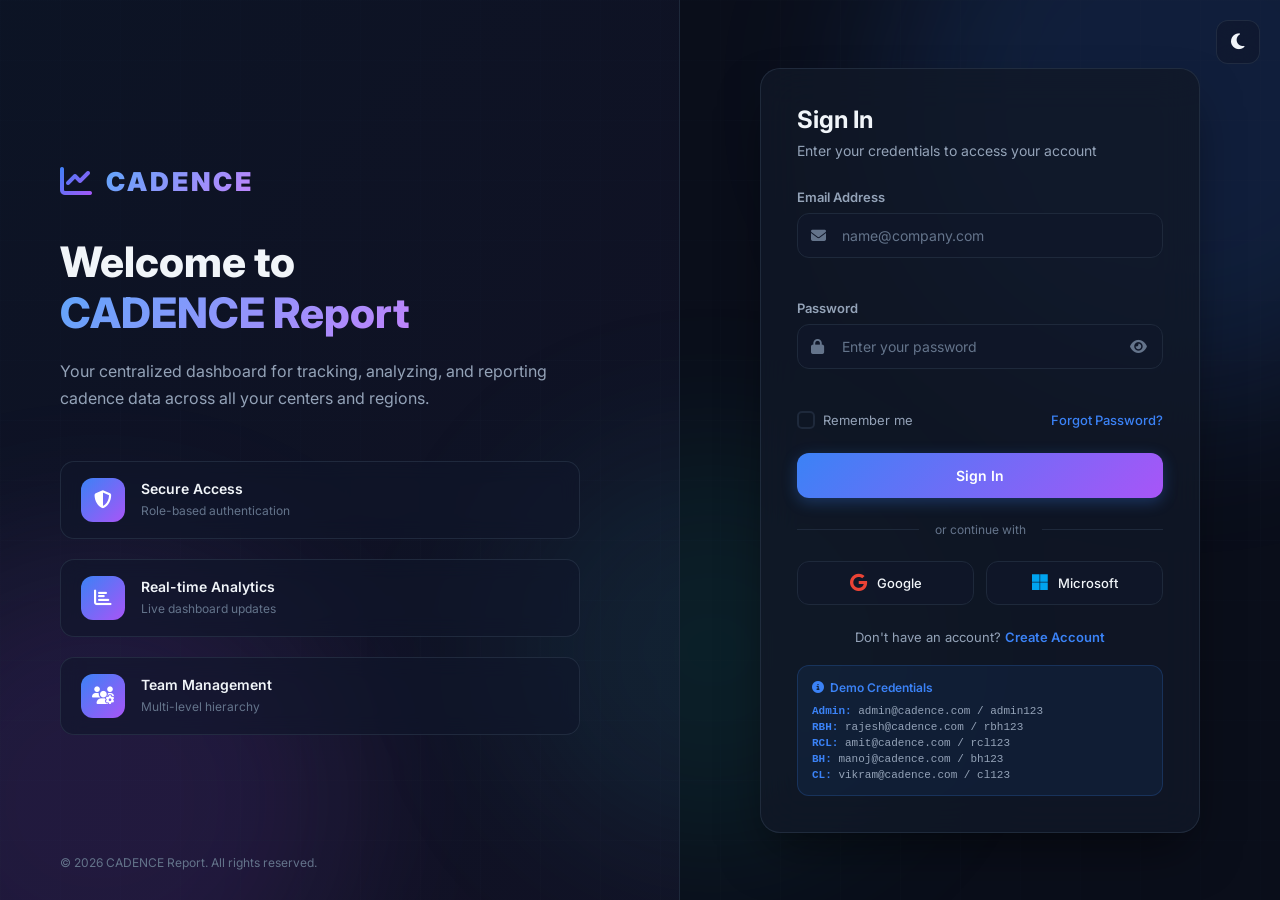
==== counselling-form.html @ 736a1f4f "update" ====
<!DOCTYPE html>
<html lang="en">
<head>
    <meta charset="UTF-8">
    <meta name="viewport" content="width=device-width, initial-scale=1.0">
    <title>CADENCE - Counselling Cadence</title>

    <!-- Fonts & Icons -->
    <link href="https://fonts.googleapis.com/css2?family=Inter:wght@300;400;500;600;700;800&display=swap" rel="stylesheet">
    <link rel="stylesheet" href="https://cdnjs.cloudflare.com/ajax/libs/font-awesome/6.5.1/css/all.min.css">

    <link rel="stylesheet" href="style.css">
    <link rel="stylesheet" href="login.css">
    <style>
        /* ===== COUNSELLING FORM SPECIFIC STYLES ===== */
        .form-page {
            display: flex;
            min-height: 100vh;
            background: var(--bg-primary);
        }

        .form-main {
            flex: 1;
            margin-left: 260px;
            padding: 30px 35px;
            transition: var(--transition);
            max-width: 900px;
        }

        .form-container {
            background: var(--bg-card);
            border-radius: var(--radius-lg);
            border: 1px solid var(--border-color);
            padding: 32px 36px;
        }

        .form-container h1 {
            font-size: 1.5rem;
            font-weight: 700;
            color: var(--text-primary);
            margin-bottom: 6px;
        }

        .form-container .subtitle {
            color: var(--text-muted);
            font-size: 0.9rem;
            margin-bottom: 28px;
        }

        .form-type-selector {
            display: flex;
            gap: 16px;
            margin-bottom: 30px;
            padding-bottom: 24px;
            border-bottom: 1px solid var(--border-color);
        }

        .form-type-option {
            flex: 1;
            padding: 20px;
            border: 2px solid var(--border-color);
            border-radius: var(--radius-md);
            cursor: pointer;
            text-align: center;
            transition: var(--transition);
            background: var(--bg-primary);
        }

        .form-type-option:hover {
            border-color: var(--accent-blue);
            background: rgba(59,130,246,0.05);
        }

        .form-type-option.selected {
            border-color: var(--accent-blue);
            background: rgba(59,130,246,0.1);
        }

        .form-type-option i {
            font-size: 1.8rem;
            color: var(--accent-blue);
            margin-bottom: 10px;
        }

        .form-type-option h3 {
            font-size: 1rem;
            font-weight: 600;
            color: var(--text-primary);
        }

        .form-type-option p {
            font-size: 0.8rem;
            color: var(--text-muted);
            margin-top: 4px;
        }

        .form-section {
            display: none;
        }

        .form-section.active {
            display: block;
        }

        .form-grid {
            display: grid;
            grid-template-columns: repeat(2, 1fr);
            gap: 18px;
        }

        .form-grid .full-width {
            grid-column: 1 / -1;
        }

        .form-group {
            display: flex;
            flex-direction: column;
            gap: 6px;
        }

        .form-group label {
            font-size: 0.82rem;
            font-weight: 600;
            color: var(--text-secondary);
            display: flex;
            align-items: center;
            gap: 6px;
        }

        .form-group label .required {
            color: var(--accent-red);
        }

        .form-group label i {
            color: var(--accent-blue);
            font-size: 0.8rem;
        }

        .form-group input,
        .form-group select,
        .form-group textarea {
            background: var(--bg-input);
            color: var(--text-primary);
            border: 1px solid var(--border-color);
            border-radius: var(--radius-sm);
            padding: 10px 12px;
            font-size: 0.85rem;
            font-family: inherit;
            transition: var(--transition);
        }

        .form-group input:focus,
        .form-group select:focus,
        .form-group textarea:focus {
            outline: none;
            border-color: var(--accent-blue);
            box-shadow: 0 0 0 3px rgba(59,130,246,0.12);
        }

        .form-group textarea {
            min-height: 90px;
            resize: vertical;
        }

        .form-group input[type="date"] {
            min-height: 42px;
        }

        .form-group .prefilled-label {
            padding: 10px 12px;
            background: rgba(59,130,246,0.08);
            border: 1px solid rgba(59,130,246,0.2);
            border-radius: var(--radius-sm);
            font-size: 0.85rem;
            color: var(--accent-blue);
            display: flex;
            align-items: center;
            gap: 8px;
        }

        .form-group .prefilled-label i {
            font-size: 0.75rem;
        }

        .form-actions {
            margin-top: 30px;
            padding-top: 24px;
            border-top: 1px solid var(--border-color);
            display: flex;
            justify-content: flex-end;
            gap: 14px;
        }

        .btn-submit {
            padding: 12px 32px;
            border: none;
            border-radius: var(--radius-sm);
            font-size: 0.9rem;
            font-weight: 600;
            cursor: pointer;
            transition: var(--transition);
            background: linear-gradient(135deg, var(--accent-blue), var(--accent-purple));
            color: white;
            display: flex;
            align-items: center;
            gap: 8px;
        }

        .btn-submit:hover {
            transform: translateY(-1px);
            box-shadow: 0 4px 14px rgba(59,130,246,0.35);
        }

        .btn-submit:disabled {
            opacity: 0.5;
            cursor: not-allowed;
            transform: none;
            box-shadow: none;
        }

        .btn-cancel {
            padding: 12px 24px;
            border: 1px solid var(--border-color);
            border-radius: var(--radius-sm);
            font-size: 0.9rem;
            font-weight: 500;
            cursor: pointer;
            transition: var(--transition);
            background: transparent;
            color: var(--text-muted);
        }

        .btn-cancel:hover {
            background: var(--bg-primary);
            color: var(--text-primary);
        }

        .submit-success {
            display: none;
            text-align: center;
            padding: 40px 20px;
        }

        .submit-success.show {
            display: block;
        }

        .submit-success i {
            font-size: 3.5rem;
            color: #22c55e;
            margin-bottom: 16px;
        }

        .submit-success h2 {
            font-size: 1.4rem;
            color: var(--text-primary);
            margin-bottom: 8px;
        }

        .submit-success p {
            color: var(--text-muted);
            margin-bottom: 24px;
        }

        .form-error {
            color: var(--accent-red);
            font-size: 0.8rem;
            margin-top: 4px;
            display: none;
        }

        .form-error.show {
            display: block;
        }

        .btn-loader {
            display: none;
        }

        .btn-submit.loading .btn-text { display: none; }
        .btn-submit.loading .btn-loader { display: inline; }

        @media (max-width: 768px) {
            .form-main {
                margin-left: 0;
                padding: 20px 16px;
            }
            .form-container { padding: 20px; }
            .form-grid { grid-template-columns: 1fr; }
            .form-type-selector { flex-direction: column; }
        }

        /* Toast styles (reuse from dashboard) */
        .toast-container {
            position: fixed;
            top: 24px;
            right: 24px;
            z-index: 9999;
            display: flex;
            flex-direction: column;
            gap: 10px;
        }

        .toast {
            padding: 14px 20px;
            border-radius: var(--radius-sm);
            color: white;
            font-size: 0.85rem;
            font-weight: 500;
            display: flex;
            align-items: center;
            gap: 10px;
            animation: slideInRight 0.3s ease;
            box-shadow: 0 4px 12px rgba(0,0,0,0.2);
        }

        .toast.success { background: #22c55e; }
        .toast.error { background: #ef4444; }
        .toast.info { background: #3b82f6; }

        @keyframes slideInRight {
            from { transform: translateX(100%); opacity: 0; }
            to { transform: translateX(0); opacity: 1; }
        }
    </style>
</head>
<body>
<div class="form-page">
    <!-- ========== SIDEBAR (same as dashboard) ========== -->
    <aside class="sidebar" id="sidebar">
        <div class="sidebar-header">
            <div class="logo">
                <i class="fas fa-chart-line"></i>
                <span>CADENCE</span>
            </div>
            <button class="sidebar-toggle" id="sidebarToggle">
                <i class="fas fa-bars"></i>
            </button>
        </div>
        <nav class="sidebar-nav">
            <ul>
                <li>
                    <a href="index.html">
                        <i class="fas fa-home"></i>
                        <span>Dashboard</span>
                    </a>
                </li>
                <li class="active">
                    <a href="counselling-form.html">
                        <i class="fas fa-clipboard-list"></i>
                        <span>Counselling Cadence</span>
                    </a>
                </li>
                <li>
                    <a href="settings.html">
                        <i class="fas fa-cog"></i>
                        <span>Settings</span>
                    </a>
                </li>
            </ul>
        </nav>
        <div class="sidebar-footer">
            <div class="user-info">
                <div class="user-avatar" id="sidebarAvatar"><i class="fas fa-user"></i></div>
                <div class="user-details">
                    <span class="user-name" id="sidebarUserName">User</span>
                    <span class="user-role" id="sidebarUserRole">Loading...</span>
                </div>
            </div>
            <button class="logout-btn" id="logoutBtn" title="Sign Out">
                <i class="fas fa-sign-out-alt"></i>
            </button>
        </div>
    </aside>

    <!-- ========== MAIN CONTENT ========== -->
    <main class="form-main" id="mainContent">
        <div class="form-container" id="formContainer">
            <h1><i class="fas fa-clipboard-list" style="color:var(--accent-blue);margin-right:10px;"></i>Counselling Cadence</h1>
            <p class="subtitle">This form is intended for recording the day-to-day details of 1-on-1 sessions, and audits.</p>

            <!-- ===== TYPE SELECTOR ===== -->
            <div class="form-type-selector">
                <div class="form-type-option" data-type="1-1 & Training" onclick="selectFormType('1-1 & Training')">
                    <i class="fas fa-handshake"></i>
                    <h3>1-1 &amp; Training</h3>
                    <p>Record one-on-one sessions and team meetings</p>
                </div>
                <div class="form-type-option" data-type="Audits" onclick="selectFormType('Audits')">
                    <i class="fas fa-search"></i>
                    <h3>Audits</h3>
                    <p>Record audit details and scores</p>
                </div>
            </div>

            <!-- ===== 1-1 & TRAINING SECTION ===== -->
            <div class="form-section" id="section11">
                <form id="form11" onsubmit="return false;">
                    <div class="form-grid">
                        <div class="form-group">
                            <label><i class="fas fa-globe"></i> Region <span class="required">*</span></label>
                            <select id="meetingRegion" required>
                                <option value="">Select Region</option>
                            </select>
                        </div>
                        <div class="form-group">
                            <label><i class="fas fa-store"></i> Center <span class="required">*</span></label>
                            <select id="meetingCenter" required>
                                <option value="">Select Center</option>
                            </select>
                        </div>
                        <div class="form-group">
                            <label><i class="fas fa-calendar"></i> Meeting Date <span class="required">*</span></label>
                            <input type="date" id="meetingDate" required>
                        </div>
                        <div class="form-group">
                            <label><i class="fas fa-users"></i> Meeting Type <span class="required">*</span></label>
                            <select id="meetingType" required>
                                <option value="">Select Type</option>
                                <option value="One on One">One on One</option>
                                <option value="Team Meet">Team Meet</option>
                            </select>
                        </div>
                        <div class="form-group full-width">
                            <label><i class="fas fa-envelope"></i> Meeting Attendees (Email IDs comma separated)</label>
                            <input type="text" id="meetingAttendees" placeholder="email1@pw.live, email2@pw.live">
                        </div>
                        <div class="form-group full-width">
                            <label><i class="fas fa-file-alt"></i> Discussion Summary / MOM <span class="required">*</span></label>
                            <textarea id="meetingSummary" placeholder="Enter meeting summary..." required></textarea>
                        </div>
                        <div class="form-group full-width">
                            <label><i class="fas fa-link"></i> Recording Link</label>
                            <input type="url" id="meetingRecording" placeholder="https://drive.google.com/...">
                        </div>
                    </div>
                </form>
            </div>

            <!-- ===== AUDITS SECTION ===== -->
            <div class="form-section" id="sectionAudit">
                <form id="formAudit" onsubmit="return false;">
                    <div class="form-grid">
                        <div class="form-group">
                            <label><i class="fas fa-globe"></i> Region <span class="required">*</span></label>
                            <select id="auditRegion" required>
                                <option value="">Select Region</option>
                            </select>
                        </div>
                        <div class="form-group">
                            <label><i class="fas fa-store"></i> Center <span class="required">*</span></label>
                            <select id="auditCenter" required>
                                <option value="">Select Center</option>
                            </select>
                        </div>
                        <div class="form-group">
                            <label><i class="fas fa-calendar"></i> Audit Date <span class="required">*</span></label>
                            <input type="date" id="auditDate" required>
                        </div>
                        <div class="form-group">
                            <label><i class="fas fa-link"></i> Lead Link</label>
                            <input type="url" id="auditLeadLink" placeholder="https://...">
                        </div>
                        <div class="form-group full-width">
                            <label><i class="fas fa-envelope"></i> Counsellor Email ID <span class="required">*</span></label>
                            <input type="email" id="auditCounsellor" required placeholder="counsellor@pw.live">
                        </div>
                        <div class="form-group full-width">
                            <label><i class="fas fa-comment"></i> Audit Remarks (With Time Stamp) <span class="required">*</span></label>
                            <textarea id="auditRemarks" placeholder="Enter audit remarks with timestamp..." required></textarea>
                        </div>
                        <div class="form-group">
                            <label><i class="fas fa-star"></i> Audit Score <span class="required">*</span></label>
                            <select id="auditScore" required>
                                <option value="">Select Score</option>
                                <option value="Good">Good</option>
                                <option value="Average">Average</option>
                                <option value="Below Average">Below Average</option>
                            </select>
                        </div>
                    </div>
                </form>
            </div>

            <!-- ===== FORM ACTIONS ===== -->
            <div class="form-actions" id="formActions">
                <button class="btn-cancel" onclick="resetForm()">
                    <i class="fas fa-undo"></i> Reset
                </button>
                <button class="btn-submit" id="submitBtn" onclick="submitForm()" disabled>
                    <span class="btn-text"><i class="fas fa-paper-plane"></i> Submit</span>
                    <span class="btn-loader"><i class="fas fa-spinner fa-spin"></i> Submitting...</span>
                </button>
            </div>

            <!-- ===== SUCCESS ===== -->
            <div class="submit-success" id="submitSuccess">
                <i class="fas fa-check-circle"></i>
                <h2>Response Submitted!</h2>
                <p>Thank you! Your counselling cadence response has been recorded.</p>
                <button class="btn-submit" onclick="resetForm()" style="margin:0 auto;">
                    <i class="fas fa-plus"></i> Submit Another Response
                </button>
            </div>

            <div class="form-error" id="formError"></div>
        </div>
    </main>
</div>

<!-- Toast container -->
<div class="toast-container" id="toastContainer"></div>

<!-- Scripts -->
<script src="users.js"></script>
<script src="counselling-form.js"></script>
</body>
</html>
---- style.css ----
/* ============================================
   CADENCE REPORT - STYLE SHEET
   Modern Dark Dashboard Theme
   ============================================ */

/* ---------- CSS VARIABLES ---------- */
:root {
    --bg-primary: #0f172a;
    --bg-secondary: #1e293b;
    --bg-card: #1e293b;
    --bg-card-hover: #253347;
    --bg-input: #0f172a;

    --text-primary: #f1f5f9;
    --text-secondary: #94a3b8;
    --text-muted: #64748b;

    --accent-blue: #3b82f6;
    --accent-blue-hover: #2563eb;
    --accent-green: #22c55e;
    --accent-green-hover: #16a34a;
    --accent-orange: #f59e0b;
    --accent-orange-hover: #d97706;
    --accent-red: #ef4444;
    --accent-red-hover: #dc2626;
    --accent-purple: #a855f7;
    --accent-purple-hover: #9333ea;
    --accent-teal: #14b8a6;
    --accent-teal-hover: #0d9488;

    --border-color: #334155;
    --border-light: #1e293b;

    --topbar-height: 64px;

    --shadow-sm: 0 1px 3px rgba(0,0,0,0.3);
    --shadow-md: 0 4px 12px rgba(0,0,0,0.4);
    --shadow-lg: 0 10px 30px rgba(0,0,0,0.5);

    --radius-sm: 6px;
    --radius-md: 10px;
    --radius-lg: 16px;
    --radius-full: 50%;

    --transition: all 0.3s cubic-bezier(0.4, 0, 0.2, 1);
}

/* ---------- RESET & BASE ---------- */
*, *::before, *::after {
    margin: 0;
    padding: 0;
    box-sizing: border-box;
}

html {
    scroll-behavior: smooth;
}

body {
    font-family: 'Inter', -apple-system, BlinkMacSystemFont, sans-serif;
    background-color: var(--bg-primary);
    color: var(--text-primary);
    overflow-x: hidden;
    min-height: 100vh;
}

a { text-decoration: none; color: inherit; }
ul { list-style: none; }
button { cursor: pointer; border: none; outline: none; font-family: inherit; }
input, select { font-family: inherit; outline: none; }

/* ---------- SCROLLBAR ---------- */
::-webkit-scrollbar { width: 6px; }
::-webkit-scrollbar-track { background: var(--bg-primary); }
::-webkit-scrollbar-thumb { background: var(--border-color); border-radius: 3px; }
::-webkit-scrollbar-thumb:hover { background: var(--text-muted); }

/* ============================================
   TOPBAR
   ============================================ */
.topbar {
    position: sticky;
    top: 0;
    height: var(--topbar-height);
    background: rgba(15, 23, 42, 0.88);
    backdrop-filter: blur(20px);
    -webkit-backdrop-filter: blur(20px);
    border-bottom: 1px solid var(--border-color);
    display: flex;
    align-items: center;
    justify-content: space-between;
    padding: 0 24px;
    z-index: 1000;
}

.topbar-left {
    display: flex;
    align-items: center;
    gap: 12px;
}

.topbar-left .logo {
    display: flex;
    align-items: center;
    gap: 10px;
}

.topbar-left .logo i {
    font-size: 22px;
    color: var(--accent-blue);
    background: linear-gradient(135deg, var(--accent-blue), var(--accent-purple));
    -webkit-background-clip: text;
    -webkit-text-fill-color: transparent;
    background-clip: text;
}

.topbar-left .logo span {
    font-size: 18px;
    font-weight: 800;
    letter-spacing: 1.5px;
    background: linear-gradient(135deg, var(--accent-blue), var(--accent-purple));
    -webkit-background-clip: text;
    -webkit-text-fill-color: transparent;
    background-clip: text;
}

.topbar-right {
    display: flex;
    align-items: center;
    gap: 10px;
}

.topbar-actions {
    display: flex;
    align-items: center;
    gap: 8px;
}

.action-btn {
    position: relative;
    width: 36px;
    height: 36px;
    border-radius: var(--radius-md);
    background: var(--bg-secondary);
    color: var(--text-secondary);
    display: flex;
    align-items: center;
    justify-content: center;
    font-size: 15px;
    transition: var(--transition);
}

.action-btn:hover {
    background: var(--bg-card-hover);
    color: var(--text-primary);
}

/* ---- Profile Button ---- */
.profile-btn {
    display: flex;
    align-items: center;
    gap: 10px;
    padding: 4px 10px 4px 4px;
    border-radius: 30px;
    background: var(--bg-secondary);
    cursor: pointer;
    transition: var(--transition);
    margin-left: 4px;
}

.profile-btn:hover {
    background: var(--bg-card-hover);
}

.profile-avatar {
    width: 34px;
    height: 34px;
    border-radius: 50%;
    background: linear-gradient(135deg, var(--accent-blue), var(--accent-purple));
    display: flex;
    align-items: center;
    justify-content: center;
    color: white;
    font-size: 14px;
    flex-shrink: 0;
}

.profile-info {
    display: flex;
    flex-direction: column;
    line-height: 1.2;
}

.profile-name {
    font-size: 0.82rem;
    font-weight: 600;
    color: var(--text-primary);
    white-space: nowrap;
}

.profile-role {
    font-size: 0.68rem;
    color: var(--text-muted);
    white-space: nowrap;
}

/* Profile Dropdown */
.profile-dropdown {
    animation: fadeInDown 0.15s ease;
}

@keyframes fadeInDown {
    from { opacity: 0; transform: translateY(-6px); }
    to { opacity: 1; transform: translateY(0); }
}

.dropdown-item:hover {
    background: var(--bg-primary);
}

/* ============================================
   MAIN CONTENT
   ============================================ */
.main-content {
    min-height: 100vh;
}

/* ---------- FILTER SECTION ---------- */
.filter-section {
    padding: 20px 24px 16px;
    border-bottom: 1px solid var(--border-color);
    background: var(--bg-secondary);
}

.filter-header {
    display: flex;
    align-items: center;
    justify-content: space-between;
    margin-bottom: 14px;
}

.filter-header h3 {
    font-size: 14px;
    font-weight: 600;
    display: flex;
    align-items: center;
    gap: 8px;
    color: var(--text-primary);
}

.filter-header h3 i {
    color: var(--accent-blue);
    font-size: 14px;
}

.filter-reset-btn {
    background: transparent;
    border: 1px solid var(--border-color);
    color: var(--text-muted);
    font-size: 12px;
    font-weight: 500;
    padding: 6px 14px;
    border-radius: var(--radius-sm);
    transition: var(--transition);
    cursor: pointer;
}

.filter-reset-btn:hover {
    background: var(--bg-card);
    color: var(--text-primary);
    border-color: var(--accent-blue);
}

.filter-grid {
    display: grid;
    grid-template-columns: repeat(5, 1fr);
    gap: 14px;
    align-items: end;
}

.filter-group {
    display: flex;
    flex-direction: column;
    gap: 6px;
}

.filter-group label {
    font-size: 11px;
    font-weight: 600;
    color: var(--text-secondary);
    text-transform: uppercase;
    letter-spacing: 0.5px;
    display: flex;
    align-items: center;
    gap: 6px;
}

.filter-group label i {
    color: var(--accent-blue);
    font-size: 11px;
}

.filter-select {
    background: var(--bg-input);
    color: var(--text-primary);
    border: 1px solid var(--border-color);
    border-radius: var(--radius-sm);
    padding: 10px 12px;
    font-size: 13px;
    cursor: pointer;
    transition: var(--transition);
    width: 100%;
    appearance: auto;
}

.filter-select:focus {
    border-color: var(--accent-blue);
    box-shadow: 0 0 0 3px rgba(59,130,246,0.15);
}

.filter-select:disabled {
    opacity: 0.4;
    cursor: not-allowed;
    background: var(--bg-primary);
}

/* ---------- WELCOME SECTION ---------- */
.welcome-section {
    padding: 28px 24px;
    display: flex;
    align-items: center;
    justify-content: space-between;
    background: linear-gradient(135deg, rgba(59,130,246,0.06), rgba(168,85,247,0.06));
    border-bottom: 1px solid var(--border-color);
}

.welcome-text h1 {
    font-size: 24px;
    font-weight: 700;
    margin-bottom: 6px;
}

.highlight {
    background: linear-gradient(135deg, var(--accent-blue), var(--accent-purple));
    -webkit-background-clip: text;
    -webkit-text-fill-color: transparent;
    background-clip: text;
}

.welcome-text p {
    color: var(--text-secondary);
    font-size: 14px;
    max-width: 550px;
    line-height: 1.6;
}

/* ---------- BUTTONS ---------- */
.btn {
    display: inline-flex;
    align-items: center;
    gap: 8px;
    padding: 12px 24px;
    border-radius: var(--radius-md);
    font-size: 14px;
    font-weight: 600;
    transition: var(--transition);
    border: none;
    cursor: pointer;
}

.btn-primary {
    background: linear-gradient(135deg, var(--accent-blue), var(--accent-purple));
    color: white;
}

.btn-primary:hover {
    transform: translateY(-2px);
    box-shadow: 0 8px 20px rgba(59,130,246,0.35);
}

.btn-primary:disabled {
    opacity: 0.5;
    cursor: not-allowed;
    transform: none;
    box-shadow: none;
}

.btn-secondary {
    background: var(--bg-secondary);
    color: var(--text-primary);
    border: 1px solid var(--border-color);
}

.btn-secondary:hover {
    background: var(--bg-card-hover);
    border-color: var(--text-muted);
}

/* ============================================
   KPI CARDS
   ============================================ */
.kpi-section {
    display: grid;
    grid-template-columns: repeat(4, 1fr);
    gap: 18px;
    padding: 24px;
}

.kpi-card {
    background: var(--bg-card);
    border: 1px solid var(--border-color);
    border-radius: var(--radius-lg);
    padding: 22px;
    display: flex;
    align-items: center;
    gap: 16px;
    transition: var(--transition);
    position: relative;
    overflow: hidden;
}

.kpi-card::before {
    content: '';
    position: absolute;
    top: 0;
    left: 0;
    right: 0;
    height: 3px;
    background: linear-gradient(90deg, transparent, var(--accent-blue), transparent);
    opacity: 0;
    transition: var(--transition);
}

.kpi-card:hover {
    transform: translateY(-4px);
    box-shadow: var(--shadow-lg);
    border-color: transparent;
}
.kpi-card:hover::before { opacity: 1; }

.kpi-icon {
    width: 54px;
    height: 54px;
    border-radius: var(--radius-md);
    display: flex;
    align-items: center;
    justify-content: center;
    font-size: 22px;
    flex-shrink: 0;
}

.kpi-icon.blue { background: rgba(59,130,246,0.15); color: var(--accent-blue); }
.kpi-icon.green { background: rgba(34,197,94,0.15); color: var(--accent-green); }
.kpi-icon.orange { background: rgba(245,158,11,0.15); color: var(--accent-orange); }
.kpi-icon.red { background: rgba(239,68,68,0.15); color: var(--accent-red); }

.kpi-info h3 { font-size: 26px; font-weight: 800; line-height: 1; margin-bottom: 4px; }
.kpi-info p { font-size: 13px; color: var(--text-secondary); }

.kpi-trend {
    margin-left: auto;
    display: flex;
    align-items: center;
    gap: 4px;
    font-size: 12px;
    font-weight: 600;
    padding: 4px 10px;
    border-radius: 20px;
}

.kpi-trend.up { color: var(--accent-green); background: rgba(34,197,94,0.1); }
.kpi-trend.down { color: var(--accent-red); background: rgba(239,68,68,0.1); }

/* ============================================
   DASHBOARD GRID
   ============================================ */
.dashboard-grid {
    display: grid;
    grid-template-columns: 1.5fr 1fr;
    gap: 18px;
    padding: 0 24px 24px;
}

.card {
    background: var(--bg-card);
    border: 1px solid var(--border-color);
    border-radius: var(--radius-lg);
    overflow: hidden;
    transition: var(--transition);
}

.card:hover {
    border-color: rgba(59,130,246,0.3);
}

.card-header {
    display: flex;
    align-items: center;
    justify-content: space-between;
    padding: 18px 22px;
    border-bottom: 1px solid var(--border-color);
}

.card-header h2 {
    font-size: 15px;
    font-weight: 600;
    display: flex;
    align-items: center;
    gap: 10px;
}

.card-header h2 i { color: var(--accent-blue); font-size: 16px; }

.card-body { padding: 20px 22px; }

.period-select {
    background: var(--bg-input);
    color: var(--text-primary);
    border: 1px solid var(--border-color);
    border-radius: 6px;
    padding: 4px 8px;
    font-size: 0.78rem;
    cursor: pointer;
}

/* ---------- ACTIVITY CARD ---------- */
.activity-list {
    display: flex;
    flex-direction: column;
}

.activity-item {
    display: flex;
    align-items: center;
    gap: 12px;
    padding: 10px 0;
    border-bottom: 1px solid var(--border-color);
}

.activity-item:last-child { border-bottom: none; }

.activity-avatar {
    width: 36px;
    height: 36px;
    border-radius: 50%;
    display: flex;
    align-items: center;
    justify-content: center;
    font-weight: 700;
    font-size: 0.85rem;
    flex-shrink: 0;
}

.activity-info p {
    margin: 0;
    font-size: 0.82rem;
    color: var(--text-primary);
    line-height: 1.4;
}

.activity-info strong { color: var(--text-primary); font-weight: 600; }

.activity-info em {
    color: var(--accent-blue);
    font-style: normal;
    font-size: 0.78rem;
}

/* ---------- TEAM LIST ---------- */
.team-list { display: flex; flex-direction: column; gap: 14px; }

.team-member {
    display: flex;
    align-items: center;
    justify-content: space-between;
    gap: 12px;
}

.member-info {
    display: flex;
    align-items: center;
    gap: 12px;
    flex: 1;
}

.member-avatar {
    width: 38px;
    height: 38px;
    border-radius: var(--radius-full);
    background: linear-gradient(135deg, var(--accent-blue), var(--accent-purple));
    display: flex;
    align-items: center;
    justify-content: center;
    color: white;
    font-size: 13px;
    font-weight: 700;
}

.member-info h4 { font-size: 14px; font-weight: 600; color: var(--text-primary); }
.member-info span { font-size: 12px; color: var(--text-muted); }

.member-stats {
    display: flex;
    align-items: center;
    gap: 10px;
}

.progress-bar {
    width: 100px;
    height: 6px;
    background: var(--bg-input);
    border-radius: 3px;
    overflow: hidden;
}

.progress {
    height: 100%;
    background: linear-gradient(90deg, var(--accent-blue), var(--accent-purple));
    border-radius: 3px;
    transition: width 1s cubic-bezier(0.4, 0, 0.2, 1);
}

.progress-label { font-size: 13px; font-weight: 600; color: var(--text-primary); }

/* ============================================
   EMBEDDED FORM STYLES
   ============================================ */
.form-type-option.selected {
    border-color: var(--accent-blue) !important;
    background: rgba(59,130,246,0.1) !important;
}

.form-type-option:hover {
    border-color: var(--accent-blue) !important;
    background: rgba(59,130,246,0.05) !important;
}

.form-section { display: none; }
.form-section.active { display: block; }

.form-grid {
    display: grid;
    grid-template-columns: repeat(2, 1fr);
    gap: 16px;
}

.form-grid .full-width { grid-column: 1 / -1; }

.form-group { display: flex; flex-direction: column; gap: 6px; }

.form-group label {
    font-size: 0.8rem;
    font-weight: 600;
    color: var(--text-secondary);
    display: flex;
    align-items: center;
    gap: 6px;
}

.form-group label i { color: var(--accent-blue); font-size: 0.78rem; }

.form-group input,
.form-group select,
.form-group textarea {
    background: var(--bg-input);
    color: var(--text-primary);
    border: 1px solid var(--border-color);
    border-radius: var(--radius-sm);
    padding: 10px 12px;
    font-size: 0.85rem;
    transition: var(--transition);
}

.form-group input:focus,
.form-group select:focus,
.form-group textarea:focus {
    border-color: var(--accent-blue);
    box-shadow: 0 0 0 3px rgba(59,130,246,0.12);
}

.form-group textarea { min-height: 80px; resize: vertical; }

.btn-submit.loading .btn-text { display: none; }
.btn-submit.loading .btn-loader { display: inline; }

.submit-success.show { display: block !important; }

/* ============================================
   COUNSELLING SUMMARY TABLE
   ============================================ */
#counsellingSummary .section-header {
    display: flex;
    justify-content: space-between;
    align-items: center;
    flex-wrap: wrap;
    gap: 12px;
    margin-bottom: 20px;
}

.summary-table {
    width: 100%;
    border-collapse: separate;
    border-spacing: 0;
    font-size: 0.82rem;
}

.summary-table thead th {
    padding: 10px 10px;
    text-align: center;
    font-weight: 600;
    font-size: 0.75rem;
    color: var(--text-muted);
    background: var(--bg-primary);
    border-bottom: 2px solid var(--border-color);
    white-space: nowrap;
    position: sticky;
    top: 0;
    z-index: 1;
    text-transform: uppercase;
    letter-spacing: 0.3px;
}

.summary-table thead th:first-child {
    text-align: left;
    padding-left: 14px;
    border-radius: 8px 0 0 0;
}

.summary-table tbody tr {
    transition: var(--transition);
}

.summary-table tbody tr:hover {
    background: rgba(59,130,246,0.04);
}

.summary-table tbody td {
    padding: 10px 10px;
    text-align: center;
    font-size: 0.8rem;
    color: var(--text-primary);
    border-bottom: 1px solid rgba(51,65,85,0.4);
    vertical-align: middle;
}

.summary-table tbody td:first-child {
    text-align: left;
    padding-left: 14px;
    font-weight: 500;
    color: var(--accent-blue);
    font-size: 0.78rem;
}

.summary-table tbody tr:last-child td {
    border-bottom: none;
}

/* Status badges */
.status-badge {
    display: inline-block;
    padding: 3px 12px;
    border-radius: 20px;
    font-size: 0.72rem;
    font-weight: 600;
    letter-spacing: 0.2px;
}

.status-badge.on-track {
    background: rgba(34,197,94,0.12);
    color: #22c55e;
}

.status-badge.attention {
    background: rgba(245,158,11,0.12);
    color: #f59e0b;
}

.status-badge.behind {
    background: rgba(239,68,68,0.12);
    color: #ef4444;
}

.summary-num {
    font-weight: 700;
    font-size: 0.82rem;
    color: var(--text-primary);
}

/* Role badge in summary */
.role-badge {
    display: inline-block;
    padding: 3px 10px;
    border-radius: 20px;
    font-size: 0.72rem;
    font-weight: 600;
}

.role-badge.admin { background: rgba(59,130,246,0.12); color: var(--accent-blue); }
.role-badge.rbh { background: rgba(168,85,247,0.12); color: var(--accent-purple); }
.role-badge.rcl { background: rgba(20,184,166,0.12); color: var(--accent-teal); }
.role-badge.bh { background: rgba(245,158,11,0.12); color: var(--accent-orange); }
.role-badge.cl { background: rgba(34,197,94,0.12); color: var(--accent-green); }

/* ============================================
   SETTINGS MODAL
   ============================================ */
.modal-overlay {
    position: fixed;
    inset: 0;
    background: rgba(0,0,0,0.6);
    display: flex;
    align-items: center;
    justify-content: center;
    z-index: 9999;
    opacity: 0;
    visibility: hidden;
    transition: opacity 0.25s ease, visibility 0.25s ease;
    backdrop-filter: blur(4px);
}

.modal-overlay.active {
    opacity: 1;
    visibility: visible;
}

.modal-card {
    animation: modalScaleIn 0.2s ease;
}

@keyframes modalScaleIn {
    from { transform: scale(0.95); opacity: 0; }
    to { transform: scale(1); opacity: 1; }
}

/* ============================================
   TOAST
   ============================================ */
.toast-container {
    position: fixed;
    top: 20px;
    right: 20px;
    z-index: 99999;
    display: flex;
    flex-direction: column;
    gap: 8px;
}

.toast {
    padding: 12px 18px;
    border-radius: var(--radius-sm);
    color: white;
    font-size: 0.82rem;
    font-weight: 500;
    display: flex;
    align-items: center;
    gap: 10px;
    animation: toastSlide 0.3s ease;
    box-shadow: 0 4px 12px rgba(0,0,0,0.3);
}

.toast.success { background: #22c55e; }
.toast.error { background: #ef4444; }
.toast.info { background: #3b82f6; }

@keyframes toastSlide {
    from { transform: translateX(100%); opacity: 0; }
    to { transform: translateX(0); opacity: 1; }
}

/* ============================================
   FOOTER
   ============================================ */
.footer {
    display: flex;
    align-items: center;
    justify-content: space-between;
    padding: 16px 24px;
    border-top: 1px solid var(--border-color);
    margin-top: 8px;
}

.footer-left { font-size: 12px; color: var(--text-muted); }
.footer-right { display: flex; align-items: center; gap: 8px; font-size: 12px; color: var(--text-muted); }

/* ============================================
   ANIMATIONS
   ============================================ */
@keyframes fadeInUp {
    from { opacity: 0; transform: translateY(20px); }
    to { opacity: 1; transform: translateY(0); }
}

.kpi-card { animation: fadeInUp 0.5s ease forwards; }
.kpi-card:nth-child(1) { animation-delay: 0.1s; }
.kpi-card:nth-child(2) { animation-delay: 0.2s; }
.kpi-card:nth-child(3) { animation-delay: 0.3s; }
.kpi-card:nth-child(4) { animation-delay: 0.4s; }

.card {
    animation: fadeInUp 0.6s ease forwards;
    opacity: 0;
}
.card:nth-child(1) { animation-delay: 0.2s; }
.card:nth-child(2) { animation-delay: 0.3s; }
.card:nth-child(3) { animation-delay: 0.4s; }
.card:nth-child(4) { animation-delay: 0.5s; }

/* ============================================
   RESPONSIVE
   ============================================ */
@media (max-width: 1100px) {
    .filter-grid { grid-template-columns: repeat(3, 1fr); }
    .kpi-section { grid-template-columns: repeat(2, 1fr); }
    .dashboard-grid { grid-template-columns: 1fr; }
}

@media (max-width: 768px) {
    .filter-grid { grid-template-columns: repeat(2, 1fr); }
    .kpi-section { grid-template-columns: repeat(2, 1fr); gap: 12px; padding: 16px; }
    .topbar { padding: 0 16px; }
    .profile-info { display: none; }
    .profile-btn { padding: 4px; }
    .welcome-section { padding: 20px 16px; flex-direction: column; align-items: flex-start; gap: 12px; }
    .welcome-text h1 { font-size: 20px; }
    .kpi-card { padding: 18px; }
    .dashboard-grid { padding: 0 16px 16px; }
    .card-body { padding: 16px; }
    .card-header { padding: 14px 16px; }
    .form-grid { grid-template-columns: 1fr; }
    .counselling-section { padding: 0 16px 16px !important; }
    #counsellingSummary { padding: 0 16px 16px !important; }
    .summary-table { font-size: 0.72rem; }
    .summary-table thead th { font-size: 0.68rem; padding: 8px 6px; }
    .summary-table tbody td { padding: 8px 6px; font-size: 0.72rem; }
    .section-header { flex-direction: column; align-items: flex-start; }
}

@media (max-width: 480px) {
    .filter-grid { grid-template-columns: 1fr; }
    .kpi-section { grid-template-columns: 1fr; }
    .welcome-text h1 { font-size: 18px; }
    .footer { flex-direction: column; gap: 6px; text-align: center; }
}
---- login.css ----
/* ============================================
   CADENCE LOGIN - Production Level Styling
   Multi-theme support (dark/light/blue/green/purple)
   ============================================ */

/* ---------- THEME VARIABLES ---------- */
:root, [data-theme="dark"] {
    --bg-primary: #0a0e1a;
    --bg-secondary: #111827;
    --bg-card: rgba(17, 24, 39, 0.8);
    --bg-card-solid: #1e293b;
    --bg-input: rgba(15, 23, 42, 0.8);
    --bg-hover: #1e293b;
    --text-primary: #f1f5f9;
    --text-secondary: #94a3b8;
    --text-muted: #64748b;
    --accent: #3b82f6;
    --accent-hover: #2563eb;
    --accent-glow: rgba(59, 130, 246, 0.3);
    --border: #1e293b;
    --border-focus: #3b82f6;
    --success: #22c55e;
    --error: #ef4444;
    --warning: #f59e0b;
    --shadow: 0 25px 50px -12px rgba(0, 0, 0, 0.5);
    --glass-bg: rgba(15, 23, 42, 0.6);
    --glass-border: rgba(51, 65, 85, 0.5);
    --orb-1: rgba(59, 130, 246, 0.15);
    --orb-2: rgba(168, 85, 247, 0.12);
    --orb-3: rgba(20, 184, 166, 0.1);
    --brand-gradient: linear-gradient(135deg, #3b82f6, #a855f7);
    --brand-gradient-text: linear-gradient(135deg, #60a5fa, #c084fc);
    --strength-weak: #ef4444;
    --strength-fair: #f59e0b;
    --strength-good: #22c55e;
    --strength-strong: #14b8a6;
}

[data-theme="light"] {
    --bg-primary: #f0f4f8;
    --bg-secondary: #ffffff;
    --bg-card: rgba(255, 255, 255, 0.9);
    --bg-card-solid: #ffffff;
    --bg-input: #f8fafc;
    --bg-hover: #f1f5f9;
    --text-primary: #0f172a;
    --text-secondary: #475569;
    --text-muted: #94a3b8;
    --accent: #3b82f6;
    --accent-hover: #2563eb;
    --accent-glow: rgba(59, 130, 246, 0.2);
    --border: #e2e8f0;
    --border-focus: #3b82f6;
    --success: #16a34a;
    --error: #dc2626;
    --warning: #d97706;
    --shadow: 0 25px 50px -12px rgba(0, 0, 0, 0.15);
    --glass-bg: rgba(255, 255, 255, 0.7);
    --glass-border: rgba(226, 232, 240, 0.8);
    --orb-1: rgba(59, 130, 246, 0.08);
    --orb-2: rgba(168, 85, 247, 0.06);
    --orb-3: rgba(20, 184, 166, 0.05);
    --brand-gradient: linear-gradient(135deg, #3b82f6, #8b5cf6);
    --brand-gradient-text: linear-gradient(135deg, #2563eb, #7c3aed);
}

[data-theme="blue"] {
    --bg-primary: #0a1628;
    --bg-secondary: #0f1f3d;
    --bg-card: rgba(15, 31, 61, 0.8);
    --bg-card-solid: #162a50;
    --bg-input: rgba(10, 22, 40, 0.9);
    --text-primary: #e2e8f0;
    --text-secondary: #94a3b8;
    --text-muted: #64748b;
    --accent: #60a5fa;
    --accent-hover: #3b82f6;
    --accent-glow: rgba(96, 165, 250, 0.3);
    --border: #1e3a5f;
    --border-focus: #60a5fa;
    --success: #22c55e;
    --error: #ef4444;
    --warning: #f59e0b;
    --shadow: 0 25px 50px -12px rgba(0, 0, 0, 0.6);
    --glass-bg: rgba(15, 31, 61, 0.5);
    --glass-border: rgba(30, 58, 95, 0.6);
    --orb-1: rgba(96, 165, 250, 0.15);
    --orb-2: rgba(59, 130, 246, 0.1);
    --orb-3: rgba(37, 99, 235, 0.08);
    --brand-gradient: linear-gradient(135deg, #60a5fa, #3b82f6);
    --brand-gradient-text: linear-gradient(135deg, #93c5fd, #60a5fa);
}

[data-theme="green"] {
    --bg-primary: #0a1a14;
    --bg-secondary: #0f2920;
    --bg-card: rgba(15, 41, 32, 0.8);
    --bg-card-solid: #1a3a2e;
    --bg-input: rgba(10, 26, 20, 0.9);
    --text-primary: #e2f0e8;
    --text-secondary: #94b8a8;
    --text-muted: #648878;
    --accent: #22c55e;
    --accent-hover: #16a34a;
    --accent-glow: rgba(34, 197, 94, 0.3);
    --border: #1a3a2e;
    --border-focus: #22c55e;
    --success: #22c55e;
    --error: #ef4444;
    --warning: #f59e0b;
    --shadow: 0 25px 50px -12px rgba(0, 0, 0, 0.6);
    --glass-bg: rgba(15, 41, 32, 0.5);
    --glass-border: rgba(26, 58, 46, 0.6);
    --orb-1: rgba(34, 197, 94, 0.12);
    --orb-2: rgba(20, 184, 166, 0.1);
    --orb-3: rgba(16, 185, 129, 0.08);
    --brand-gradient: linear-gradient(135deg, #22c55e, #14b8a6);
    --brand-gradient-text: linear-gradient(135deg, #4ade80, #2dd4bf);
}

[data-theme="purple"] {
    --bg-primary: #120a1e;
    --bg-secondary: #1c1030;
    --bg-card: rgba(28, 16, 48, 0.8);
    --bg-card-solid: #2a1a45;
    --bg-input: rgba(18, 10, 30, 0.9);
    --text-primary: #ede9f6;
    --text-secondary: #a78bcc;
    --text-muted: #7c5ea8;
    --accent: #a855f7;
    --accent-hover: #9333ea;
    --accent-glow: rgba(168, 85, 247, 0.3);
    --border: #2a1a45;
    --border-focus: #a855f7;
    --success: #22c55e;
    --error: #ef4444;
    --warning: #f59e0b;
    --shadow: 0 25px 50px -12px rgba(0, 0, 0, 0.6);
    --glass-bg: rgba(28, 16, 48, 0.5);
    --glass-border: rgba(42, 26, 69, 0.6);
    --orb-1: rgba(168, 85, 247, 0.15);
    --orb-2: rgba(139, 92, 246, 0.1);
    --orb-3: rgba(192, 132, 252, 0.08);
    --brand-gradient: linear-gradient(135deg, #a855f7, #ec4899);
    --brand-gradient-text: linear-gradient(135deg, #c084fc, #f472b6);
}

/* ---------- RESET ---------- */
*, *::before, *::after { margin: 0; padding: 0; box-sizing: border-box; }
html { scroll-behavior: smooth; }
body {
    font-family: 'Inter', -apple-system, BlinkMacSystemFont, sans-serif;
    background: var(--bg-primary);
    color: var(--text-primary);
    min-height: 100vh;
    overflow-x: hidden;
    transition: background 0.5s ease, color 0.5s ease;
}
a { text-decoration: none; color: var(--accent); }
button { cursor: pointer; font-family: inherit; border: none; outline: none; }
input, select { font-family: inherit; outline: none; }

/* ---------- ANIMATED BACKGROUND ---------- */
.bg-animation {
    position: fixed;
    inset: 0;
    z-index: 0;
    overflow: hidden;
}

.bg-orb {
    position: absolute;
    border-radius: 50%;
    filter: blur(80px);
    animation: orbFloat 20s ease-in-out infinite;
}

.bg-orb-1 {
    width: 600px; height: 600px;
    background: var(--orb-1);
    top: -200px; right: -200px;
    animation-delay: 0s;
}

.bg-orb-2 {
    width: 500px; height: 500px;
    background: var(--orb-2);
    bottom: -150px; left: -150px;
    animation-delay: -7s;
}

.bg-orb-3 {
    width: 400px; height: 400px;
    background: var(--orb-3);
    top: 50%; left: 40%;
    animation-delay: -14s;
}

.bg-grid {
    position: absolute;
    inset: 0;
    background-image:
        linear-gradient(rgba(51, 65, 85, 0.03) 1px, transparent 1px),
        linear-gradient(90deg, rgba(51, 65, 85, 0.03) 1px, transparent 1px);
    background-size: 60px 60px;
}

@keyframes orbFloat {
    0%, 100% { transform: translate(0, 0) scale(1); }
    25% { transform: translate(50px, -30px) scale(1.05); }
    50% { transform: translate(-20px, 40px) scale(0.95); }
    75% { transform: translate(30px, 20px) scale(1.02); }
}

/* ---------- THEME TOGGLE ---------- */
.theme-toggle {
    position: fixed;
    top: 20px;
    right: 20px;
    z-index: 100;
    width: 44px; height: 44px;
    border-radius: 12px;
    background: var(--glass-bg);
    backdrop-filter: blur(12px);
    border: 1px solid var(--glass-border);
    color: var(--text-primary);
    font-size: 18px;
    display: flex;
    align-items: center;
    justify-content: center;
    transition: all 0.3s ease;
}

.theme-toggle:hover {
    transform: scale(1.1);
    box-shadow: 0 0 20px var(--accent-glow);
    border-color: var(--accent);
}

/* ---------- MAIN CONTAINER ---------- */
.auth-container {
    display: flex;
    min-height: 100vh;
    position: relative;
    z-index: 1;
}

/* ---------- LEFT PANEL - BRANDING ---------- */
.auth-brand {
    flex: 1;
    display: flex;
    flex-direction: column;
    justify-content: center;
    padding: 60px;
    position: relative;
    background: linear-gradient(135deg, rgba(59, 130, 246, 0.05), rgba(168, 85, 247, 0.05));
    border-right: 1px solid var(--border);
}

.brand-content { max-width: 520px; }

.brand-logo {
    display: flex;
    align-items: center;
    gap: 14px;
    margin-bottom: 40px;
}

.brand-logo i {
    font-size: 32px;
    background: var(--brand-gradient);
    -webkit-background-clip: text;
    -webkit-text-fill-color: transparent;
    background-clip: text;
}

.brand-logo span {
    font-size: 26px;
    font-weight: 900;
    letter-spacing: 3px;
    background: var(--brand-gradient-text);
    -webkit-background-clip: text;
    -webkit-text-fill-color: transparent;
    background-clip: text;
}

.brand-content h1 {
    font-size: 42px;
    font-weight: 800;
    line-height: 1.2;
    margin-bottom: 20px;
}

.gradient-text {
    background: var(--brand-gradient-text);
    -webkit-background-clip: text;
    -webkit-text-fill-color: transparent;
    background-clip: text;
}

.brand-content > p {
    font-size: 16px;
    color: var(--text-secondary);
    line-height: 1.7;
    margin-bottom: 48px;
}

.brand-features {
    display: flex;
    flex-direction: column;
    gap: 20px;
}

.feature-item {
    display: flex;
    align-items: center;
    gap: 16px;
    padding: 16px 20px;
    background: var(--glass-bg);
    backdrop-filter: blur(10px);
    border: 1px solid var(--glass-border);
    border-radius: 14px;
    transition: all 0.3s ease;
}

.feature-item:hover {
    transform: translateX(8px);
    border-color: var(--accent);
    box-shadow: 0 0 20px var(--accent-glow);
}

.feature-icon {
    width: 44px; height: 44px;
    border-radius: 12px;
    background: var(--brand-gradient);
    display: flex;
    align-items: center;
    justify-content: center;
    color: white;
    font-size: 18px;
    flex-shrink: 0;
}

.feature-item h4 { font-size: 14px; font-weight: 600; margin-bottom: 2px; }
.feature-item span { font-size: 12px; color: var(--text-muted); }

.brand-footer {
    position: absolute;
    bottom: 30px;
    left: 60px;
    font-size: 12px;
    color: var(--text-muted);
}

/* ---------- RIGHT PANEL - FORMS ---------- */
.auth-forms {
    flex: 1;
    display: flex;
    align-items: center;
    justify-content: center;
    padding: 40px;
    max-width: 600px;
}

.auth-form-wrapper {
    width: 100%;
    max-width: 440px;
}

/* ---------- AUTH CARD ---------- */
.auth-card {
    background: var(--bg-card);
    backdrop-filter: blur(20px);
    border: 1px solid var(--glass-border);
    border-radius: 20px;
    padding: 36px;
    box-shadow: var(--shadow);
    animation: cardSlideIn 0.5s ease;
}

@keyframes cardSlideIn {
    from { opacity: 0; transform: translateY(20px); }
    to { opacity: 1; transform: translateY(0); }
}

.auth-card-header { margin-bottom: 28px; }

.auth-card-header h2 {
    font-size: 24px;
    font-weight: 700;
    margin-bottom: 6px;
}

.auth-card-header p {
    font-size: 14px;
    color: var(--text-secondary);
    line-height: 1.5;
}

.back-link {
    display: inline-flex;
    align-items: center;
    gap: 8px;
    font-size: 13px;
    color: var(--text-muted);
    margin-bottom: 16px;
    transition: color 0.2s;
}

.back-link:hover { color: var(--accent); }

/* ---------- FORM ELEMENTS ---------- */
.form-group {
    margin-bottom: 20px;
}

.form-group label {
    display: block;
    font-size: 13px;
    font-weight: 600;
    color: var(--text-secondary);
    margin-bottom: 8px;
}

.input-wrapper {
    position: relative;
    display: flex;
    align-items: center;
}

.input-wrapper > i:first-child {
    position: absolute;
    left: 14px;
    color: var(--text-muted);
    font-size: 15px;
    pointer-events: none;
    transition: color 0.3s;
}

.input-wrapper input,
.input-wrapper select {
    width: 100%;
    padding: 13px 14px 13px 44px;
    background: var(--bg-input);
    border: 1.5px solid var(--border);
    border-radius: 12px;
    color: var(--text-primary);
    font-size: 14px;
    transition: all 0.3s ease;
}

.input-wrapper select {
    appearance: none;
    padding-right: 40px;
}

.input-wrapper select option {
    background: var(--bg-secondary);
    color: var(--text-primary);
}

.input-wrapper input:focus,
.input-wrapper select:focus {
    border-color: var(--border-focus);
    box-shadow: 0 0 0 4px var(--accent-glow);
}

.input-wrapper input:focus + .input-status + i:first-child,
.input-wrapper input:focus ~ i:first-child {
    color: var(--accent);
}

.input-wrapper input::placeholder {
    color: var(--text-muted);
}

.form-error {
    display: block;
    font-size: 12px;
    color: var(--error);
    margin-top: 6px;
    min-height: 16px;
}

.toggle-password {
    position: absolute;
    right: 12px;
    background: none;
    color: var(--text-muted);
    font-size: 15px;
    padding: 4px;
    transition: color 0.2s;
}

.toggle-password:hover { color: var(--text-primary); }

.input-status {
    position: absolute;
    right: 42px;
    font-size: 14px;
}

.input-status.valid { color: var(--success); }
.input-status.invalid { color: var(--error); }

/* ---------- FORM OPTIONS ---------- */
.form-options {
    display: flex;
    align-items: center;
    justify-content: space-between;
    margin-bottom: 24px;
}

.checkbox-wrapper {
    display: flex;
    align-items: center;
    gap: 8px;
    cursor: pointer;
    font-size: 13px;
    color: var(--text-secondary);
}

.checkbox-wrapper input[type="checkbox"] {
    display: none;
}

.checkmark {
    width: 18px; height: 18px;
    border: 2px solid var(--border);
    border-radius: 5px;
    display: flex;
    align-items: center;
    justify-content: center;
    transition: all 0.2s;
    flex-shrink: 0;
}

.checkbox-wrapper input:checked + .checkmark {
    background: var(--accent);
    border-color: var(--accent);
}

.checkbox-wrapper input:checked + .checkmark::after {
    content: '\f00c';
    font-family: 'Font Awesome 6 Free';
    font-weight: 900;
    font-size: 10px;
    color: white;
}

.forgot-link {
    font-size: 13px;
    font-weight: 500;
    transition: color 0.2s;
}

.forgot-link:hover { color: var(--accent-hover); }

/* ---------- BUTTONS ---------- */
.btn-auth {
    width: 100%;
    padding: 14px;
    border-radius: 12px;
    font-size: 14px;
    font-weight: 600;
    display: flex;
    align-items: center;
    justify-content: center;
    gap: 8px;
    transition: all 0.3s ease;
    position: relative;
    overflow: hidden;
}

.btn-primary-auth {
    background: var(--brand-gradient);
    color: white;
    box-shadow: 0 4px 15px var(--accent-glow);
}

.btn-primary-auth:hover {
    transform: translateY(-2px);
    box-shadow: 0 8px 25px var(--accent-glow);
}

.btn-primary-auth:active {
    transform: translateY(0);
}

.btn-primary-auth:disabled {
    opacity: 0.5;
    cursor: not-allowed;
    transform: none;
}

/* ---------- DIVIDER ---------- */
.auth-divider {
    display: flex;
    align-items: center;
    margin: 24px 0;
    gap: 16px;
}

.auth-divider::before,
.auth-divider::after {
    content: '';
    flex: 1;
    height: 1px;
    background: var(--border);
}

.auth-divider span {
    font-size: 12px;
    color: var(--text-muted);
    white-space: nowrap;
}

/* ---------- SOCIAL BUTTONS ---------- */
.social-logins {
    display: grid;
    grid-template-columns: 1fr 1fr;
    gap: 12px;
}

.social-btn {
    display: flex;
    align-items: center;
    justify-content: center;
    gap: 10px;
    padding: 12px;
    background: var(--bg-input);
    border: 1.5px solid var(--border);
    border-radius: 12px;
    color: var(--text-primary);
    font-size: 13px;
    font-weight: 500;
    transition: all 0.2s;
}

.social-btn:hover {
    border-color: var(--accent);
    background: var(--bg-hover);
    transform: translateY(-1px);
}

.social-btn i { font-size: 18px; }
.social-btn:nth-child(1) i { color: #ea4335; }
.social-btn:nth-child(2) i { color: #00a4ef; }

/* ---------- AUTH SWITCH ---------- */
.auth-switch {
    text-align: center;
    margin-top: 24px;
    font-size: 13px;
    color: var(--text-secondary);
}

.auth-switch a { font-weight: 600; }

/* ---------- DEMO INFO ---------- */
.demo-info {
    margin-top: 20px;
    padding: 14px;
    background: rgba(59, 130, 246, 0.08);
    border: 1px solid rgba(59, 130, 246, 0.2);
    border-radius: 12px;
}

.demo-header {
    font-size: 12px;
    font-weight: 600;
    color: var(--accent);
    margin-bottom: 10px;
    display: flex;
    align-items: center;
    gap: 6px;
}

.demo-creds {
    display: flex;
    flex-direction: column;
    gap: 4px;
}

.demo-item {
    font-size: 11px;
    color: var(--text-secondary);
    font-family: 'Courier New', monospace;
}

.demo-item strong { color: var(--accent); font-weight: 600; }

/* ---------- OTP INPUTS ---------- */
.otp-inputs {
    display: flex;
    align-items: center;
    justify-content: center;
    gap: 10px;
    margin: 28px 0;
}

.otp-input {
    width: 50px; height: 56px;
    text-align: center;
    font-size: 22px;
    font-weight: 700;
    background: var(--bg-input);
    border: 2px solid var(--border);
    border-radius: 12px;
    color: var(--text-primary);
    transition: all 0.3s;
}

.otp-input:focus {
    border-color: var(--accent);
    box-shadow: 0 0 0 4px var(--accent-glow);
    transform: scale(1.05);
}

.otp-input.filled {
    border-color: var(--success);
    background: rgba(34, 197, 94, 0.08);
}

.otp-separator {
    width: 20px;
    height: 2px;
    background: var(--text-muted);
    border-radius: 1px;
}

/* ---------- OTP DISPLAY (Demo) ---------- */
.otp-display {
    display: flex;
    align-items: center;
    justify-content: center;
    gap: 10px;
    padding: 12px 16px;
    background: rgba(34, 197, 94, 0.1);
    border: 1px solid rgba(34, 197, 94, 0.3);
    border-radius: 10px;
    font-size: 13px;
    color: var(--success);
    margin-bottom: 8px;
}

.otp-display i { font-size: 16px; }

.copy-otp {
    background: rgba(34, 197, 94, 0.15);
    color: var(--success);
    padding: 4px 8px;
    border-radius: 6px;
    font-size: 12px;
    transition: background 0.2s;
}

.copy-otp:hover { background: rgba(34, 197, 94, 0.25); }

/* ---------- OTP TIMER ---------- */
.otp-timer {
    text-align: center;
    margin-bottom: 20px;
    font-size: 13px;
    color: var(--text-muted);
}

.resend-otp { font-weight: 600; }

/* ---------- PASSWORD STRENGTH ---------- */
.password-strength {
    display: flex;
    align-items: center;
    gap: 10px;
    margin-top: 8px;
}

.strength-bar {
    flex: 1;
    height: 4px;
    background: var(--border);
    border-radius: 2px;
    overflow: hidden;
}

.strength-fill {
    height: 100%;
    width: 0;
    border-radius: 2px;
    transition: all 0.3s;
}

.strength-text {
    font-size: 11px;
    font-weight: 600;
    min-width: 60px;
    text-align: right;
}

.password-requirements {
    display: flex;
    flex-direction: column;
    gap: 6px;
    margin-top: 10px;
}

.req {
    font-size: 11px;
    color: var(--text-muted);
    display: flex;
    align-items: center;
    gap: 8px;
    transition: color 0.2s;
}

.req i { font-size: 6px; }

.req.met { color: var(--success); }
.req.met i { color: var(--success); }

/* ---------- FORM ROW ---------- */
.form-row {
    display: grid;
    grid-template-columns: 1fr 1fr;
    gap: 16px;
}

/* ---------- SUCCESS CONTENT ---------- */
.success-content {
    text-align: center;
    padding: 20px 0;
}

.success-icon {
    width: 80px; height: 80px;
    border-radius: 50%;
    background: linear-gradient(135deg, var(--success), #16a34a);
    display: flex;
    align-items: center;
    justify-content: center;
    margin: 0 auto 24px;
    font-size: 36px;
    color: white;
    animation: successPop 0.5s ease;
}

@keyframes successPop {
    0% { transform: scale(0); }
    50% { transform: scale(1.2); }
    100% { transform: scale(1); }
}

.success-content h2 {
    font-size: 22px;
    margin-bottom: 8px;
}

.success-content p {
    font-size: 14px;
    color: var(--text-secondary);
    margin-bottom: 28px;
    line-height: 1.5;
}

/* ---------- TOAST ---------- */
.toast-container {
    position: fixed;
    top: 24px;
    right: 24px;
    z-index: 9999;
    display: flex;
    flex-direction: column;
    gap: 10px;
}

.toast {
    display: flex;
    align-items: center;
    gap: 12px;
    padding: 14px 20px;
    background: var(--bg-card-solid);
    border: 1px solid var(--border);
    border-radius: 12px;
    box-shadow: var(--shadow);
    min-width: 280px;
    animation: toastIn 0.4s ease, toastOut 0.4s ease 3s forwards;
    font-size: 13px;
    font-weight: 500;
}

.toast.success { border-left: 4px solid var(--success); }
.toast.error { border-left: 4px solid var(--error); }
.toast.info { border-left: 4px solid var(--accent); }

.toast-icon { font-size: 18px; }
.toast.success .toast-icon { color: var(--success); }
.toast.error .toast-icon { color: var(--error); }
.toast.info .toast-icon { color: var(--accent); }

@keyframes toastIn {
    from { transform: translateX(100%); opacity: 0; }
    to { transform: translateX(0); opacity: 1; }
}

@keyframes toastOut {
    from { opacity: 1; }
    to { opacity: 0; pointer-events: none; }
}

/* ---------- RESPONSIVE ---------- */
@media (max-width: 900px) {
    .auth-brand { display: none; }
    .auth-forms { max-width: 100%; padding: 20px; }
    .auth-card { padding: 28px 24px; }
}

@media (max-width: 480px) {
    .otp-input { width: 42px; height: 48px; font-size: 18px; }
    .otp-inputs { gap: 6px; }
    .form-row { grid-template-columns: 1fr; }
    .social-logins { grid-template-columns: 1fr; }
}
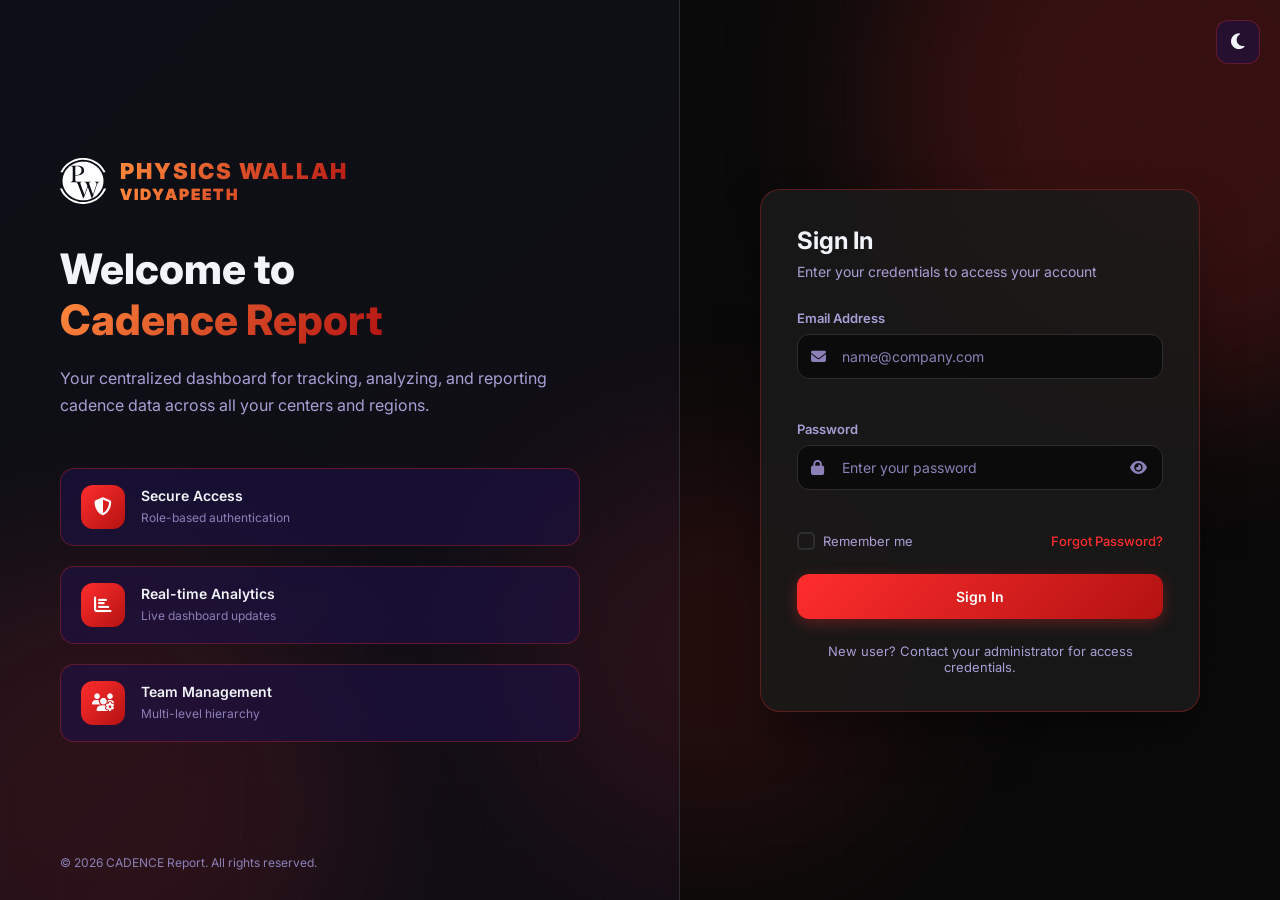
==== commit 40dbca0d: "update" ====
--- a/counselling-form.html
+++ b/counselling-form.html
@@ -3,28 +3,57 @@
 <head>
     <meta charset="UTF-8">
     <meta name="viewport" content="width=device-width, initial-scale=1.0">
-    <title>CADENCE - Counselling Cadence</title>
+    <title>Physics Wallah Vidyapeeth - Counselling Form</title>
 
     <!-- Fonts & Icons -->
     <link href="https://fonts.googleapis.com/css2?family=Inter:wght@300;400;500;600;700;800&display=swap" rel="stylesheet">
     <link rel="stylesheet" href="https://cdnjs.cloudflare.com/ajax/libs/font-awesome/6.5.1/css/all.min.css">
 
     <link rel="stylesheet" href="style.css">
-    <link rel="stylesheet" href="login.css">
     <style>
-        /* ===== COUNSELLING FORM SPECIFIC STYLES ===== */
+        /* ===== COUNSELLING FORM PAGE STYLES ===== */
+
+        /* Top navigation tabs */
+        .form-nav {
+            display: flex;
+            align-items: center;
+            gap: 6px;
+            margin-left: 24px;
+        }
+
+        .form-nav a {
+            display: inline-flex;
+            align-items: center;
+            gap: 7px;
+            padding: 8px 16px;
+            border-radius: var(--radius-sm);
+            font-size: 0.82rem;
+            font-weight: 600;
+            color: var(--text-muted);
+            text-decoration: none;
+            transition: var(--transition);
+        }
+
+        .form-nav a:hover {
+            background: var(--bg-secondary);
+            color: var(--text-primary);
+        }
+
+        .form-nav a.active {
+            background: linear-gradient(135deg, var(--accent-blue), var(--accent-purple));
+            color: #fff;
+            box-shadow: 0 4px 14px rgba(59, 130, 246, 0.3);
+        }
+
         .form-page {
-            display: flex;
             min-height: 100vh;
             background: var(--bg-primary);
         }
 
         .form-main {
-            flex: 1;
-            margin-left: 260px;
-            padding: 30px 35px;
-            transition: var(--transition);
-            max-width: 900px;
+            max-width: 960px;
+            margin: 0 auto;
+            padding: 30px 28px 60px;
         }
 
         .form-container {
@@ -280,17 +309,26 @@
         .btn-submit.loading .btn-text { display: none; }
         .btn-submit.loading .btn-loader { display: inline; }
 
+        /* Required note */
+        .required-note {
+            font-size: 0.75rem;
+            color: var(--text-muted);
+            margin-top: 18px;
+            padding-top: 14px;
+            border-top: 1px solid var(--border-color);
+        }
+
+        .required-note span { color: var(--accent-red); }
+
         @media (max-width: 768px) {
-            .form-main {
-                margin-left: 0;
-                padding: 20px 16px;
-            }
+            .form-nav { display: none; }
+            .form-main { padding: 20px 16px; }
             .form-container { padding: 20px; }
             .form-grid { grid-template-columns: 1fr; }
             .form-type-selector { flex-direction: column; }
         }
 
-        /* Toast styles (reuse from dashboard) */
+        /* Toast styles */
         .toast-container {
             position: fixed;
             top: 24px;
@@ -326,58 +364,42 @@
 </head>
 <body>
 <div class="form-page">
-    <!-- ========== SIDEBAR (same as dashboard) ========== -->
-    <aside class="sidebar" id="sidebar">
-        <div class="sidebar-header">
+    <!-- ========== TOPBAR (same style as dashboard) ========== -->
+    <header class="topbar" id="topbar">
+        <div class="topbar-left" style="display:flex;align-items:center;">
             <div class="logo">
                 <i class="fas fa-chart-line"></i>
                 <span>CADENCE</span>
             </div>
-            <button class="sidebar-toggle" id="sidebarToggle">
-                <i class="fas fa-bars"></i>
-            </button>
+            <nav class="form-nav">
+                <a href="index.html"><i class="fas fa-home"></i> Dashboard</a>
+                <a href="counselling-form.html" class="active"><i class="fas fa-clipboard-list"></i> Counselling Form</a>
+                <a href="settings.html"><i class="fas fa-cog"></i> Settings</a>
+            </nav>
         </div>
-        <nav class="sidebar-nav">
-            <ul>
-                <li>
-                    <a href="index.html">
-                        <i class="fas fa-home"></i>
-                        <span>Dashboard</span>
-                    </a>
-                </li>
-                <li class="active">
-                    <a href="counselling-form.html">
-                        <i class="fas fa-clipboard-list"></i>
-                        <span>Counselling Cadence</span>
-                    </a>
-                </li>
-                <li>
-                    <a href="settings.html">
-                        <i class="fas fa-cog"></i>
-                        <span>Settings</span>
-                    </a>
-                </li>
-            </ul>
-        </nav>
-        <div class="sidebar-footer">
-            <div class="user-info">
-                <div class="user-avatar" id="sidebarAvatar"><i class="fas fa-user"></i></div>
-                <div class="user-details">
-                    <span class="user-name" id="sidebarUserName">User</span>
-                    <span class="user-role" id="sidebarUserRole">Loading...</span>
+        <div class="topbar-right">
+            <div class="topbar-actions">
+                <a href="index.html" class="action-btn" title="Back to Dashboard">
+                    <i class="fas fa-arrow-left"></i>
+                </a>
+                <div class="profile-btn" id="profileBtn" title="Signed in as" style="position:relative;cursor:pointer;">
+                    <div class="profile-avatar" id="profileAvatar">
+                        <i class="fas fa-user"></i>
+                    </div>
+                    <div class="profile-info" id="profileInfo">
+                        <span class="profile-name" id="profileUserName">User</span>
+                        <span class="profile-role" id="profileUserRole">Role</span>
+                    </div>
                 </div>
             </div>
-            <button class="logout-btn" id="logoutBtn" title="Sign Out">
-                <i class="fas fa-sign-out-alt"></i>
-            </button>
         </div>
-    </aside>
+    </header>
 
     <!-- ========== MAIN CONTENT ========== -->
     <main class="form-main" id="mainContent">
         <div class="form-container" id="formContainer">
             <h1><i class="fas fa-clipboard-list" style="color:var(--accent-blue);margin-right:10px;"></i>Counselling Cadence</h1>
-            <p class="subtitle">This form is intended for recording the day-to-day details of 1-on-1 sessions, and audits.</p>
+            <p class="subtitle">This form is intended for recording the day-to-day details of 1-on-1 sessions, and audits. <strong>All fields marked <span style="color:var(--accent-red);">*</span> are mandatory.</strong></p>
 
             <!-- ===== TYPE SELECTOR ===== -->
             <div class="form-type-selector">
@@ -422,16 +444,16 @@
                             </select>
                         </div>
                         <div class="form-group full-width">
-                            <label><i class="fas fa-envelope"></i> Meeting Attendees (Email IDs comma separated)</label>
-                            <input type="text" id="meetingAttendees" placeholder="email1@pw.live, email2@pw.live">
+                            <label><i class="fas fa-envelope"></i> Meeting Attendees (Email IDs comma separated) <span class="required">*</span></label>
+                            <input type="text" id="meetingAttendees" required placeholder="email1@pw.live, email2@pw.live">
                         </div>
                         <div class="form-group full-width">
                             <label><i class="fas fa-file-alt"></i> Discussion Summary / MOM <span class="required">*</span></label>
                             <textarea id="meetingSummary" placeholder="Enter meeting summary..." required></textarea>
                         </div>
                         <div class="form-group full-width">
-                            <label><i class="fas fa-link"></i> Recording Link</label>
-                            <input type="url" id="meetingRecording" placeholder="https://drive.google.com/...">
+                            <label><i class="fas fa-link"></i> Recording Link <span class="required">*</span></label>
+                            <input type="url" id="meetingRecording" required placeholder="https://drive.google.com/...">
                         </div>
                     </div>
                 </form>
@@ -458,8 +480,8 @@
                             <input type="date" id="auditDate" required>
                         </div>
                         <div class="form-group">
-                            <label><i class="fas fa-link"></i> Lead Link</label>
-                            <input type="url" id="auditLeadLink" placeholder="https://...">
+                            <label><i class="fas fa-link"></i> Lead Link <span class="required">*</span></label>
+                            <input type="url" id="auditLeadLink" required placeholder="https://...">
                         </div>
                         <div class="form-group full-width">
                             <label><i class="fas fa-envelope"></i> Counsellor Email ID <span class="required">*</span></label>
@@ -480,6 +502,12 @@
                         </div>
                     </div>
                 </form>
+            </div>
+
+            <!-- ===== REQUIRED FIELDS NOTE ===== -->
+            <div class="required-note">
+                <i class="fas fa-info-circle" style="color:var(--accent-blue);margin-right:4px;"></i>
+                All fields marked <span>*</span> are mandatory. Form cannot be submitted until every section is filled.
             </div>
 
             <!-- ===== FORM ACTIONS ===== -->
@@ -514,5 +542,27 @@
 <!-- Scripts -->
 <script src="users.js"></script>
 <script src="counselling-form.js"></script>
+<script>
+    // ===== TOPBAR USER INFO =====
+    (function () {
+        const session = JSON.parse(localStorage.getItem('cadence-session') || '{}');
+        if (!session.email) {
+            window.location.href = 'login.html';
+            return;
+        }
+        const name = session.name || session.email.split('@')[0]
+            .replace(/[._]/g, ' ')
+            .split(' ')
+            .map(w => w.charAt(0).toUpperCase() + w.slice(1))
+            .join(' ');
+        const roleLabels = { admin: 'Admin', rbh: 'RBH', rcl: 'RCL', bh: 'BH', cl: 'CL' };
+        const nameEl = document.getElementById('profileUserName');
+        const roleEl = document.getElementById('profileUserRole');
+        const avatarEl = document.getElementById('profileAvatar');
+        if (nameEl) nameEl.textContent = name;
+        if (roleEl) roleEl.textContent = roleLabels[session.role] || session.role || '';
+        if (avatarEl) avatarEl.innerHTML = '<span style="font-weight:700;font-size:0.9rem;">' + (session.email || 'U')[0].toUpperCase() + '</span>';
+    })();
+</script>
 </body>
 </html>
--- a/style.css
+++ b/style.css
@@ -5,31 +5,32 @@
 
 /* ---------- CSS VARIABLES ---------- */
 :root {
-    --bg-primary: #0f172a;
-    --bg-secondary: #1e293b;
-    --bg-card: #1e293b;
-    --bg-card-hover: #253347;
-    --bg-input: #0f172a;
-
-    --text-primary: #f1f5f9;
-    --text-secondary: #94a3b8;
-    --text-muted: #64748b;
-
-    --accent-blue: #3b82f6;
-    --accent-blue-hover: #2563eb;
+    /* Physics Wallah Vidyapeeth theme — red & black */
+    --bg-primary: #0a0a0a;
+    --bg-secondary: #161616;
+    --bg-card: #1a1a1a;
+    --bg-card-hover: #222222;
+    --bg-input: #0a0a0a;
+
+    --text-primary: #f5f5f5;
+    --text-secondary: #b3b3b3;
+    --text-muted: #8a8a8a;
+
+    --accent-blue: #FF2D2D;
+    --accent-blue-hover: #E02121;
     --accent-green: #22c55e;
     --accent-green-hover: #16a34a;
-    --accent-orange: #f59e0b;
-    --accent-orange-hover: #d97706;
-    --accent-red: #ef4444;
-    --accent-red-hover: #dc2626;
-    --accent-purple: #a855f7;
-    --accent-purple-hover: #9333ea;
+    --accent-orange: #FF8A3D;
+    --accent-orange-hover: #FF2D2D;
+    --accent-red: #FF2D2D;
+    --accent-red-hover: #E02121;
+    --accent-purple: #B31212;
+    --accent-purple-hover: #8f0e0e;
     --accent-teal: #14b8a6;
     --accent-teal-hover: #0d9488;
 
-    --border-color: #334155;
-    --border-light: #1e293b;
+    --border-color: #2e2e2e;
+    --border-light: #1c1c1c;
 
     --topbar-height: 64px;
 
@@ -43,6 +44,74 @@
     --radius-full: 50%;
 
     --transition: all 0.3s cubic-bezier(0.4, 0, 0.2, 1);
+}
+
+/* ---------- THEME OVERRIDES (from Settings > Appearance) ---------- */
+[data-theme="light"] {
+    --bg-primary: #f5f5f5;
+    --bg-secondary: #ffffff;
+    --bg-card: #ffffff;
+    --bg-card-hover: #f1f1f1;
+    --bg-input: #ffffff;
+    --text-primary: #111111;
+    --text-secondary: #444444;
+    --text-muted: #777777;
+    --border-color: #d9d9d9;
+    --border-light: #e5e5e5;
+}
+
+[data-theme="blue"] {
+    --bg-primary: #0a1628;
+    --bg-secondary: #0f1f3d;
+    --bg-card: #13294b;
+    --bg-card-hover: #1b3460;
+    --bg-input: #0a1628;
+    --accent-blue: #60a5fa;
+    --accent-blue-hover: #3b82f6;
+    --accent-orange: #38bdf8;
+    --accent-orange-hover: #60a5fa;
+    --accent-red: #60a5fa;
+    --accent-red-hover: #3b82f6;
+    --accent-purple: #3b82f6;
+    --accent-purple-hover: #2563eb;
+    --border-color: #24406e;
+    --border-light: #1a2f52;
+}
+
+[data-theme="green"] {
+    --bg-primary: #0a1a14;
+    --bg-secondary: #0f241c;
+    --bg-card: #143124;
+    --bg-card-hover: #1c3f2e;
+    --bg-input: #0a1a14;
+    --accent-blue: #22c55e;
+    --accent-blue-hover: #16a34a;
+    --accent-orange: #4ade80;
+    --accent-orange-hover: #22c55e;
+    --accent-red: #22c55e;
+    --accent-red-hover: #16a34a;
+    --accent-purple: #16a34a;
+    --accent-purple-hover: #15803d;
+    --border-color: #1d4a35;
+    --border-light: #143324;
+}
+
+[data-theme="purple"] {
+    --bg-primary: #120a1e;
+    --bg-secondary: #1b1030;
+    --bg-card: #241544;
+    --bg-card-hover: #2e1b55;
+    --bg-input: #120a1e;
+    --accent-blue: #a855f7;
+    --accent-blue-hover: #9333ea;
+    --accent-orange: #c084fc;
+    --accent-orange-hover: #a855f7;
+    --accent-red: #a855f7;
+    --accent-red-hover: #9333ea;
+    --accent-purple: #a855f7;
+    --accent-purple-hover: #9333ea;
+    --border-color: #3a2560;
+    --border-light: #2a1a47;
 }
 
 /* ---------- RESET & BASE ---------- */
@@ -59,6 +128,10 @@
 body {
     font-family: 'Inter', -apple-system, BlinkMacSystemFont, sans-serif;
     background-color: var(--bg-primary);
+    background-image:
+        radial-gradient(ellipse 80% 50% at 85% -10%, rgba(255, 45, 45, 0.14), transparent 60%),
+        radial-gradient(ellipse 60% 40% at 0% 110%, rgba(255, 45, 45, 0.1), transparent 60%);
+    background-attachment: fixed;
     color: var(--text-primary);
     overflow-x: hidden;
     min-height: 100vh;
@@ -105,23 +178,29 @@
     gap: 10px;
 }
 
-.topbar-left .logo i {
-    font-size: 22px;
-    color: var(--accent-blue);
-    background: linear-gradient(135deg, var(--accent-blue), var(--accent-purple));
-    -webkit-background-clip: text;
-    -webkit-text-fill-color: transparent;
-    background-clip: text;
-}
-
-.topbar-left .logo span {
-    font-size: 18px;
+.pw-logo, .pw-logo-img {
+    display: block;
+    filter: brightness(0) invert(1);
+    opacity: 0.95;
+}
+
+.pw-brand-text {
+    display: flex;
+    flex-direction: column;
+    line-height: 1.15;
+    font-size: 15.5px;
     font-weight: 800;
-    letter-spacing: 1.5px;
-    background: linear-gradient(135deg, var(--accent-blue), var(--accent-purple));
-    -webkit-background-clip: text;
-    -webkit-text-fill-color: transparent;
-    background-clip: text;
+    letter-spacing: 0.2px;
+    color: var(--text-primary);
+}
+
+.pw-brand-text em {
+    font-style: normal;
+    font-size: 10.5px;
+    font-weight: 600;
+    letter-spacing: 1.2px;
+    color: var(--accent-orange);
+    text-transform: uppercase;
 }
 
 .topbar-right {
@@ -487,6 +566,9 @@
     border-radius: var(--radius-lg);
     overflow: hidden;
     transition: var(--transition);
+    display: flex;
+    flex-direction: column;
+    min-height: 0;
 }
 
 .card:hover {
@@ -511,7 +593,12 @@
 
 .card-header h2 i { color: var(--accent-blue); font-size: 16px; }
 
-.card-body { padding: 20px 22px; }
+.card-body { padding: 20px 22px; flex: 1; display: flex; flex-direction: column; min-height: 0; }
+
+/* Equal-height cards: chart fills the body, activity list flows */
+.chart-card .card-body { min-height: 300px; }
+#cadenceChart { width: 100% !important; height: 100% !important; min-height: 280px; flex: 1; }
+.activity-list { overflow-y: auto; flex: 1; }
 
 .period-select {
     background: var(--bg-input);
@@ -795,8 +882,8 @@
     font-weight: 600;
 }
 
-.role-badge.admin { background: rgba(59,130,246,0.12); color: var(--accent-blue); }
-.role-badge.rbh { background: rgba(168,85,247,0.12); color: var(--accent-purple); }
+.role-badge.admin { background: rgba(255,45,45,0.12); color: var(--accent-blue); }
+.role-badge.rbh { background: rgba(168,85,247,0.12); color: #c084fc; }
 .role-badge.rcl { background: rgba(20,184,166,0.12); color: var(--accent-teal); }
 .role-badge.bh { background: rgba(245,158,11,0.12); color: var(--accent-orange); }
 .role-badge.cl { background: rgba(34,197,94,0.12); color: var(--accent-green); }
@@ -941,3 +1028,689 @@
     .welcome-text h1 { font-size: 18px; }
     .footer { flex-direction: column; gap: 6px; text-align: center; }
 }
+
+/* ============================================================
+   UI REDESIGN v2 — POLISHED DASHBOARD + FORM
+   ============================================================ */
+
+/* ---------- TOPBAR: fill-form pill button ---------- */
+.btn-fill-form {
+    font-weight: 600;
+    box-shadow: 0 4px 14px rgba(59,130,246,0.35);
+}
+.btn-fill-form:hover {
+    transform: translateY(-1px);
+    box-shadow: 0 6px 20px rgba(59,130,246,0.5);
+}
+
+/* ---------- FILTER SECTION: floating card ---------- */
+.filter-section {
+    background: transparent;
+    border-bottom: none;
+    padding: 20px 24px 6px;
+}
+
+.filter-section .filter-header h3 {
+    font-size: 13px;
+    color: var(--text-muted);
+    text-transform: uppercase;
+    letter-spacing: 0.5px;
+}
+
+.filter-grid {
+    background: var(--bg-card);
+    border: 1px solid var(--border-color);
+    border-radius: var(--radius-lg);
+    padding: 18px 18px 20px;
+    box-shadow: var(--shadow-sm);
+}
+
+.filter-group label {
+    color: var(--text-muted);
+}
+
+.filter-select {
+    background: var(--bg-input);
+    border-radius: 10px;
+    padding: 11px 12px;
+    font-size: 0.82rem;
+    font-weight: 500;
+}
+
+/* ---------- WELCOME: gradient hero ---------- */
+.welcome-section {
+    position: relative;
+    overflow: hidden;
+    background: linear-gradient(120deg, rgba(59,130,246,0.14), rgba(168,85,247,0.12) 55%, rgba(15,23,42,0.2));
+    border: 1px solid rgba(59,130,246,0.18);
+    border-radius: var(--radius-lg);
+    margin: 8px 24px 4px;
+    padding: 30px 32px;
+}
+
+.welcome-section::before {
+    content: '';
+    position: absolute;
+    width: 380px;
+    height: 380px;
+    right: -120px;
+    top: -180px;
+    background: radial-gradient(circle, rgba(59,130,246,0.22), transparent 65%);
+    pointer-events: none;
+}
+
+.welcome-text h1 {
+    font-size: 26px;
+    letter-spacing: -0.3px;
+}
+
+.welcome-text p {
+    font-size: 13.5px;
+}
+
+/* ---------- KPI CARDS: richer tiles ---------- */
+.kpi-section {
+    gap: 16px;
+    padding: 22px 24px;
+}
+
+.kpi-card {
+    border-radius: var(--radius-lg);
+    border: 1px solid var(--border-color);
+    padding: 20px 22px;
+    background: linear-gradient(160deg, var(--bg-card) 60%, rgba(59,130,246,0.06));
+}
+
+.kpi-card::before {
+    height: 4px;
+    border-radius: 0 0 6px 6px;
+}
+
+.kpi-icon {
+    border-radius: 14px;
+    width: 52px;
+    height: 52px;
+}
+
+.kpi-info h3 {
+    font-size: 28px;
+    letter-spacing: -0.5px;
+}
+
+.kpi-info p {
+    font-size: 12.5px;
+    font-weight: 500;
+}
+
+/* ---------- CARDS ---------- */
+.card {
+    box-shadow: var(--shadow-sm);
+}
+
+.card-header {
+    padding: 16px 20px;
+}
+
+.card-header h2 {
+    font-size: 14px;
+    letter-spacing: 0.2px;
+}
+
+.card-body {
+    padding: 18px 20px;
+}
+
+/* ---------- SUMMARY HEADER ---------- */
+#counsellingSummary {
+    padding: 0 24px 28px !important;
+}
+
+#counsellingSummary .section-header {
+    background: var(--bg-card);
+    border: 1px solid var(--border-color);
+    border-radius: var(--radius-lg);
+    padding: 16px 20px;
+    box-shadow: var(--shadow-sm);
+    margin-bottom: 16px;
+}
+
+#counsellingSummary .section-header h2 {
+    font-size: 1rem;
+}
+
+/* ============================================================
+   FORM UI v2
+   ============================================================ */
+.form-wrap {
+    padding: 8px 24px 28px !important;
+    scroll-margin-top: 80px;
+}
+
+.form-wrap .section-head {
+    display: flex;
+    align-items: center;
+    justify-content: space-between;
+    flex-wrap: wrap;
+    gap: 14px;
+    margin-bottom: 16px;
+}
+
+.form-wrap .section-title {
+    display: flex;
+    align-items: center;
+    gap: 14px;
+}
+
+.form-wrap .section-icon {
+    width: 46px;
+    height: 46px;
+    border-radius: 14px;
+    background: linear-gradient(135deg, var(--accent-blue), var(--accent-purple));
+    color: #fff;
+    display: flex;
+    align-items: center;
+    justify-content: center;
+    font-size: 1.15rem;
+    box-shadow: 0 6px 16px rgba(59,130,246,0.35);
+    flex-shrink: 0;
+}
+
+.form-wrap .section-title h2 {
+    font-size: 1.15rem;
+    font-weight: 700;
+    color: var(--text-primary);
+}
+
+.form-wrap .section-title p {
+    font-size: 0.8rem;
+    color: var(--text-muted);
+    margin-top: 2px;
+}
+
+.user-chip {
+    display: inline-flex;
+    align-items: center;
+    gap: 8px;
+    padding: 8px 16px;
+    border-radius: 30px;
+    background: var(--bg-card);
+    border: 1px solid var(--border-color);
+    font-size: 0.78rem;
+    font-weight: 600;
+    color: var(--text-secondary);
+}
+
+.user-chip i {
+    color: var(--accent-blue);
+}
+
+/* ---------- FORM CARD ---------- */
+.form-card {
+    background: var(--bg-card);
+    border: 1px solid var(--border-color);
+    border-radius: var(--radius-lg);
+    padding: 28px 30px 30px;
+    box-shadow: var(--shadow-sm);
+}
+
+/* ---------- TYPE SELECTOR CARDS ---------- */
+.form-type-selector {
+    display: grid;
+    grid-template-columns: repeat(2, 1fr);
+    gap: 16px;
+    margin-bottom: 26px;
+    padding-bottom: 24px;
+    border-bottom: 1px solid var(--border-color);
+}
+
+.form-type-option {
+    position: relative;
+    display: flex;
+    flex-direction: column;
+    align-items: flex-start;
+    gap: 8px;
+    padding: 22px 24px;
+    border: 2px solid var(--border-color);
+    border-radius: var(--radius-md);
+    cursor: pointer;
+    transition: var(--transition);
+    background: var(--bg-primary);
+    overflow: hidden;
+}
+
+.form-type-option::after {
+    content: '';
+    position: absolute;
+    top: 0;
+    right: 0;
+    width: 90px;
+    height: 90px;
+    border-radius: 50%;
+    transform: translate(35%, -35%);
+    background: rgba(59,130,246,0.1);
+    transition: var(--transition);
+}
+
+.form-type-option:hover {
+    border-color: var(--accent-blue);
+    transform: translateY(-2px);
+    box-shadow: 0 8px 24px rgba(0,0,0,0.3);
+}
+
+.form-type-option.selected {
+    border-color: var(--accent-blue);
+    background: linear-gradient(150deg, rgba(59,130,246,0.12), rgba(168,85,247,0.06));
+    box-shadow: 0 0 0 4px rgba(59,130,246,0.12);
+}
+
+.form-type-option.selected::after {
+    background: rgba(59,130,246,0.2);
+}
+
+.fto-icon {
+    width: 48px;
+    height: 48px;
+    border-radius: 14px;
+    display: flex;
+    align-items: center;
+    justify-content: center;
+    font-size: 1.25rem;
+    margin-bottom: 6px;
+}
+
+.fto-icon.handshake {
+    background: rgba(255,138,61,0.16);
+    color: var(--accent-orange);
+}
+
+.fto-icon.audits {
+    background: rgba(59,130,246,0.14);
+    color: var(--accent-blue);
+}
+
+.form-type-option h3 {
+    font-size: 0.95rem;
+    font-weight: 700;
+    color: var(--text-primary);
+    z-index: 1;
+}
+
+.form-type-option p {
+    font-size: 0.78rem;
+    color: var(--text-muted);
+    z-index: 1;
+}
+
+/* ---------- FORM GRID / GROUPS ---------- */
+.form-section { display: none; }
+.form-section.active { display: block; animation: fadeInUp 0.35s ease; }
+
+.form-grid {
+    display: grid;
+    grid-template-columns: repeat(2, 1fr);
+    gap: 18px;
+}
+
+.form-grid .full-width { grid-column: 1 / -1; }
+
+.form-group { display: flex; flex-direction: column; gap: 7px; }
+
+.form-group label {
+    font-size: 0.78rem;
+    font-weight: 600;
+    color: var(--text-secondary);
+    display: flex;
+    align-items: center;
+    gap: 7px;
+    letter-spacing: 0.2px;
+}
+
+.form-group label i {
+    color: var(--accent-blue);
+    font-size: 0.75rem;
+}
+
+.form-group label .required {
+    color: var(--accent-red);
+    font-size: 0.9rem;
+}
+
+.form-group input,
+.form-group select,
+.form-group textarea {
+    background: var(--bg-input);
+    color: var(--text-primary);
+    border: 1px solid var(--border-color);
+    border-radius: 10px;
+    padding: 11px 14px;
+    font-size: 0.85rem;
+    font-family: inherit;
+    transition: var(--transition);
+    width: 100%;
+}
+
+.form-group input::placeholder,
+.form-group textarea::placeholder {
+    color: #475569;
+}
+
+.form-group input:focus,
+.form-group select:focus,
+.form-group textarea:focus {
+    outline: none;
+    border-color: var(--accent-blue);
+    box-shadow: 0 0 0 3px rgba(59,130,246,0.16);
+    background: var(--bg-primary);
+}
+
+.form-group textarea {
+    min-height: 92px;
+    resize: vertical;
+    line-height: 1.5;
+}
+
+.form-group input[type="date"] {
+    min-height: 44px;
+    color-scheme: dark;
+}
+
+/* ---------- FORM ACTIONS ---------- */
+.form-actions {
+    margin-top: 26px;
+    padding-top: 22px;
+    border-top: 1px solid var(--border-color);
+    display: flex;
+    justify-content: flex-end;
+    gap: 12px;
+}
+
+.btn-ghost {
+    background: transparent;
+    border: 1px solid var(--border-color);
+    color: var(--text-muted);
+    padding: 11px 22px;
+    border-radius: 10px;
+    font-size: 0.85rem;
+    font-weight: 600;
+    transition: var(--transition);
+}
+
+.btn-ghost:hover {
+    background: var(--bg-primary);
+    color: var(--text-primary);
+    border-color: var(--text-muted);
+}
+
+.btn-submit.loading .btn-text { display: none; }
+.btn-submit.loading .btn-loader { display: inline; }
+
+/* ---------- SUCCESS ---------- */
+.submit-success {
+    display: none;
+    text-align: center;
+    padding: 36px 20px 10px;
+}
+
+.submit-success.show { display: block; animation: fadeInUp 0.4s ease; }
+
+.success-icon {
+    width: 72px;
+    height: 72px;
+    margin: 0 auto 16px;
+    border-radius: 50%;
+    background: rgba(34,197,94,0.12);
+    display: flex;
+    align-items: center;
+    justify-content: center;
+    font-size: 2.2rem;
+    color: #22c55e;
+}
+
+.submit-success h3 {
+    font-size: 1.25rem;
+    font-weight: 700;
+    color: var(--text-primary);
+    margin-bottom: 6px;
+}
+
+.submit-success p {
+    color: var(--text-muted);
+    font-size: 0.85rem;
+    margin-bottom: 20px;
+}
+
+.form-error {
+    color: var(--accent-red);
+    font-size: 0.8rem;
+    text-align: center;
+    margin-top: 12px;
+    display: none;
+}
+
+.form-error.show { display: block; }
+
+/* ---------- RESPONSIVE (v2) ---------- */
+@media (max-width: 768px) {
+    .form-card { padding: 20px 18px 24px; }
+    .form-type-selector { grid-template-columns: 1fr; }
+    .form-grid { grid-template-columns: 1fr; }
+    .welcome-section { margin: 6px 16px 2px; padding: 22px 20px; }
+    .filter-section { padding: 14px 16px 4px; }
+    .filter-grid { padding: 14px; }
+    .kpi-section { padding: 16px; }
+    #counsellingSummary { padding: 0 16px 20px !important; }
+}
+
+/* ============================================================
+   PAGE TABS (Summary / Form) — single page, two tabs
+   ============================================================ */
+.page-tabs {
+    display: flex;
+    gap: 10px;
+    padding: 18px 24px 0;
+    max-width: 1400px;
+    margin: 0 auto;
+    width: 100%;
+}
+
+.page-tab {
+    display: inline-flex;
+    align-items: center;
+    gap: 8px;
+    padding: 10px 24px;
+    background: transparent;
+    border: 1px solid transparent;
+    color: var(--text-muted);
+    font-size: 0.85rem;
+    font-weight: 600;
+    border-radius: 30px;
+    cursor: pointer;
+    transition: var(--transition);
+    font-family: inherit;
+}
+
+.page-tab i {
+    font-size: 0.85rem;
+}
+
+.page-tab:hover {
+    color: var(--text-primary);
+    background: rgba(59, 130, 246, 0.08);
+}
+
+.page-tab.active {
+    color: #fff;
+    background: linear-gradient(135deg, var(--accent-blue), var(--accent-purple));
+    box-shadow: 0 6px 18px rgba(59, 130, 246, 0.35);
+}
+
+/* ---------- TAB PANELS ---------- */
+.tab-panel { display: none; }
+.tab-panel.active { display: block; animation: fadeInUp 0.3s ease; }
+
+@media (max-width: 768px) {
+    .page-tabs { padding: 14px 16px 0; gap: 8px; }
+    .page-tab { padding: 9px 16px; font-size: 0.8rem; }
+}
+
+/* ============================================================
+   ORG TREE — Team Performance hierarchy
+   RBH -> (BH, RCL) -> CL
+   ============================================================ */
+.org-tree {
+    display: flex;
+    flex-direction: column;
+    gap: 10px;
+    max-height: 520px;
+    overflow-y: auto;
+    padding-right: 4px;
+}
+
+.org-tree::-webkit-scrollbar { width: 6px; }
+.org-tree::-webkit-scrollbar-thumb { background: var(--border-color); border-radius: 3px; }
+
+.tree-node { position: relative; }
+.tree-node.collapsed > .tree-children { display: none; }
+.tree-node.collapsed .tree-chevron i { transform: rotate(-90deg); }
+
+/* ---- Team Performance: member cards ---- */
+.tree-card {
+    background: linear-gradient(160deg, var(--bg-card) 55%, rgba(255, 45, 45, 0.07));
+    border: 1px solid var(--border-color);
+    border-radius: 12px;
+    padding: 10px 12px;
+    transition: var(--transition);
+}
+
+.tree-card.clickable { cursor: pointer; }
+.tree-card.clickable:hover {
+    border-color: var(--accent-blue);
+    box-shadow: 0 4px 18px rgba(255, 45, 45, 0.14);
+    transform: translateY(-1px);
+}
+
+.tree-card-head {
+    display: flex;
+    align-items: center;
+    gap: 10px;
+}
+
+.tree-avatar {
+    width: 32px;
+    height: 32px;
+    border-radius: 10px;
+    background: linear-gradient(135deg, var(--accent-blue), var(--accent-purple));
+    color: #fff;
+    font-size: 0.72rem;
+    font-weight: 800;
+    display: flex;
+    align-items: center;
+    justify-content: center;
+    flex-shrink: 0;
+    box-shadow: 0 2px 8px rgba(255, 45, 45, 0.3);
+}
+
+.tree-chevron {
+    color: var(--text-muted);
+    font-size: 0.7rem;
+    width: 14px;
+    text-align: center;
+    transition: transform 0.2s ease;
+    flex-shrink: 0;
+}
+.tree-chevron.ph { visibility: hidden; }
+
+.tree-role-badge {
+    font-size: 0.6rem;
+    font-weight: 800;
+    letter-spacing: 0.6px;
+    padding: 3px 8px;
+    border-radius: 6px;
+    flex-shrink: 0;
+}
+
+.tree-role-badge.role-admin { background: rgba(255, 45, 45, 0.2); color: #ff9d9d; }
+.tree-role-badge.role-rbh { background: rgba(239, 68, 68, 0.16); color: #f87171; }
+.tree-role-badge.role-bh  { background: rgba(245, 158, 11, 0.16); color: #fbbf24; }
+.tree-role-badge.role-rcl { background: rgba(192, 132, 252, 0.16); color: #c084fc; }
+.tree-role-badge.role-cl  { background: rgba(34, 197, 94, 0.16); color: #4ade80; }
+
+.tree-name {
+    font-size: 0.84rem;
+    font-weight: 600;
+    color: var(--text-primary);
+    white-space: nowrap;
+    overflow: hidden;
+    text-overflow: ellipsis;
+    min-width: 0;
+    flex: 1;
+}
+
+.tree-leaf-center {
+    font-size: 0.7rem;
+    font-weight: 500;
+    color: var(--text-muted);
+    white-space: nowrap;
+    overflow: hidden;
+    text-overflow: ellipsis;
+    flex-shrink: 0;
+}
+.tree-leaf-center i { margin-right: 4px; color: var(--accent-orange); font-size: 0.6rem; }
+
+/* 4-stat strip: Team / Forms / Audits / 1-1 */
+.tree-card-stats {
+    display: grid;
+    grid-template-columns: repeat(4, 1fr);
+    gap: 8px;
+    margin-top: 10px;
+    padding-top: 10px;
+    border-top: 1px dashed rgba(255, 45, 45, 0.18);
+}
+
+.tree-card-stats .stat {
+    display: flex;
+    flex-direction: column;
+    align-items: center;
+    gap: 2px;
+    padding: 7px 4px;
+    background: rgba(12, 0, 31, 0.45);
+    border-radius: 8px;
+    text-align: center;
+}
+
+.tree-card-stats .stat i {
+    font-size: 0.66rem;
+    margin-bottom: 1px;
+}
+
+.tree-card-stats .stat b {
+    font-size: 0.95rem;
+    font-weight: 800;
+    color: var(--text-primary);
+    line-height: 1.1;
+}
+
+.tree-card-stats .stat span {
+    font-size: 0.58rem;
+    font-weight: 600;
+    letter-spacing: 0.5px;
+    text-transform: uppercase;
+    color: var(--text-muted);
+}
+
+.tree-card-stats .stat-team i { color: var(--accent-teal); }
+.tree-card-stats .stat-forms i { color: var(--accent-green); }
+.tree-card-stats .stat-audits i { color: var(--accent-blue); }
+.tree-card-stats .stat-meetings i { color: var(--accent-orange); }
+
+.tree-children {
+    margin: 6px 0 4px 14px;
+    padding-left: 16px;
+    border-left: 2px solid rgba(255, 45, 45, 0.25);
+    display: flex;
+    flex-direction: column;
+    gap: 8px;
+}
+
+
+
